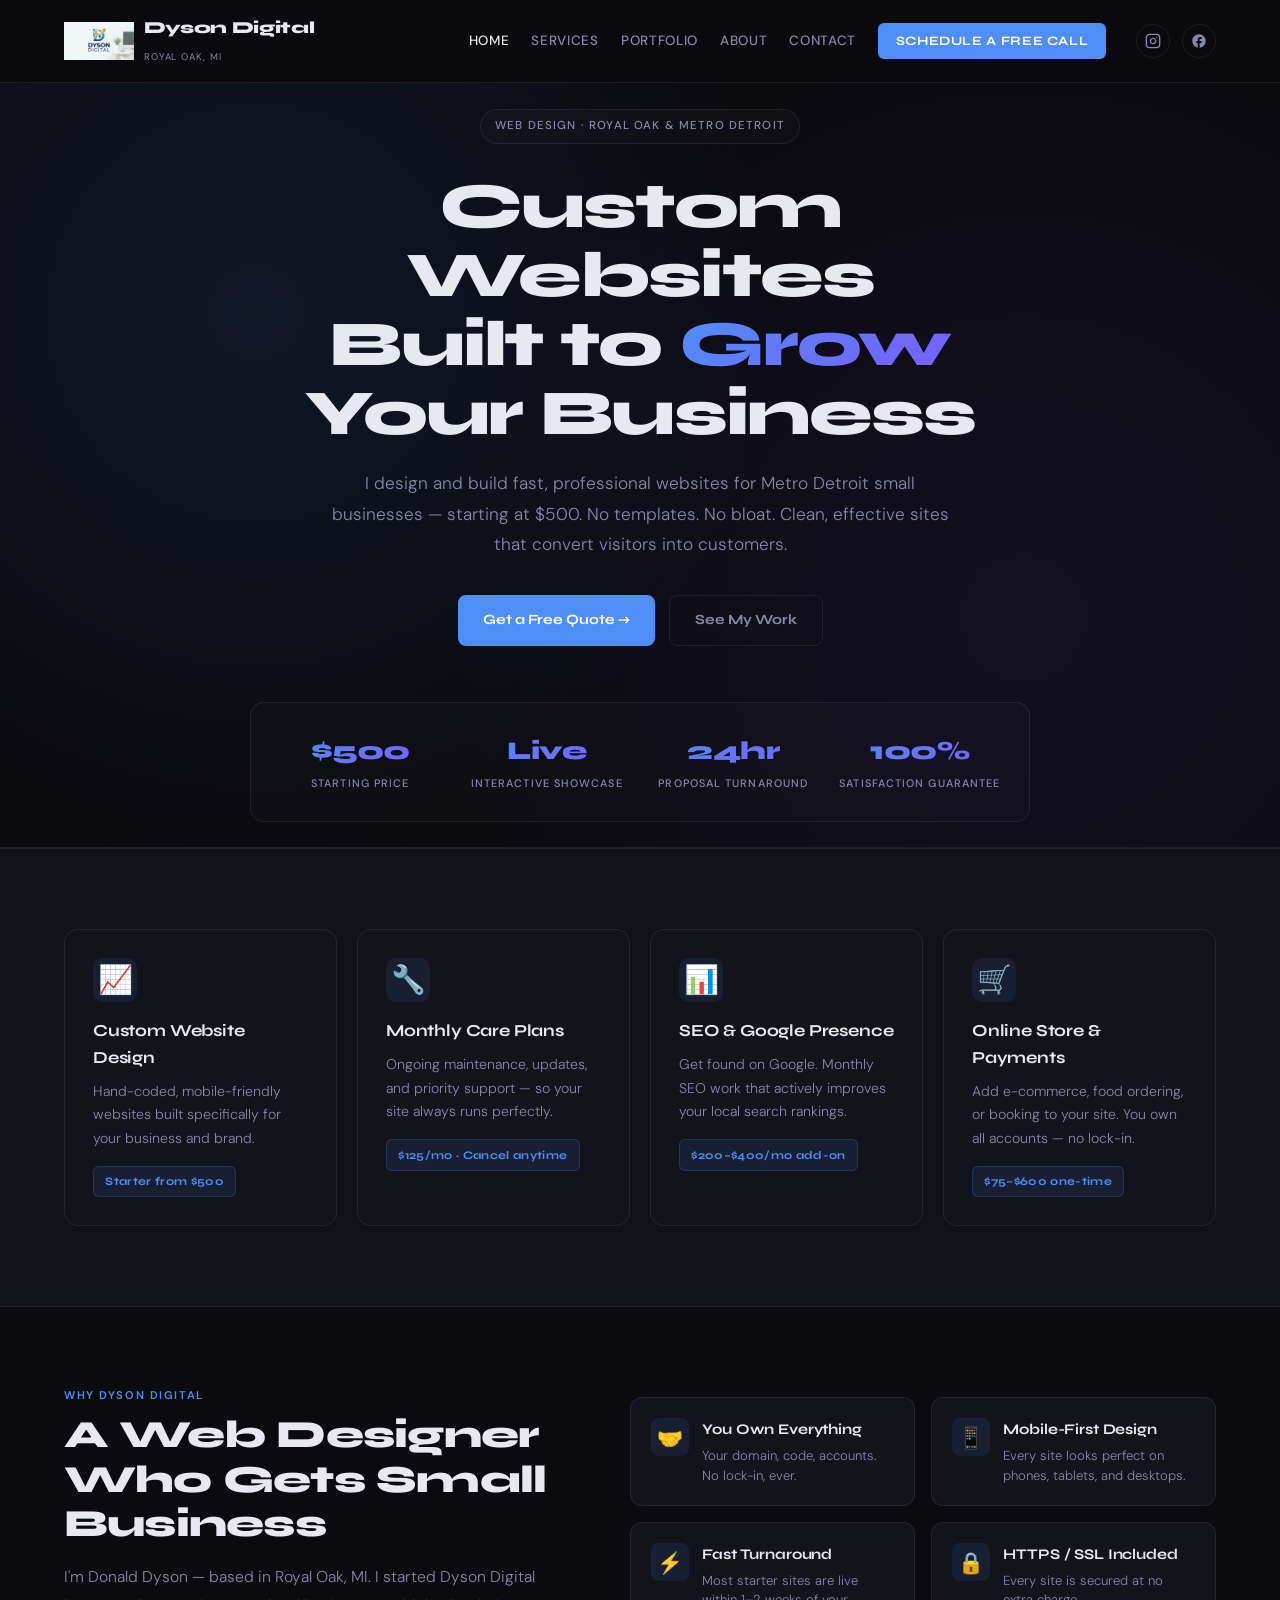
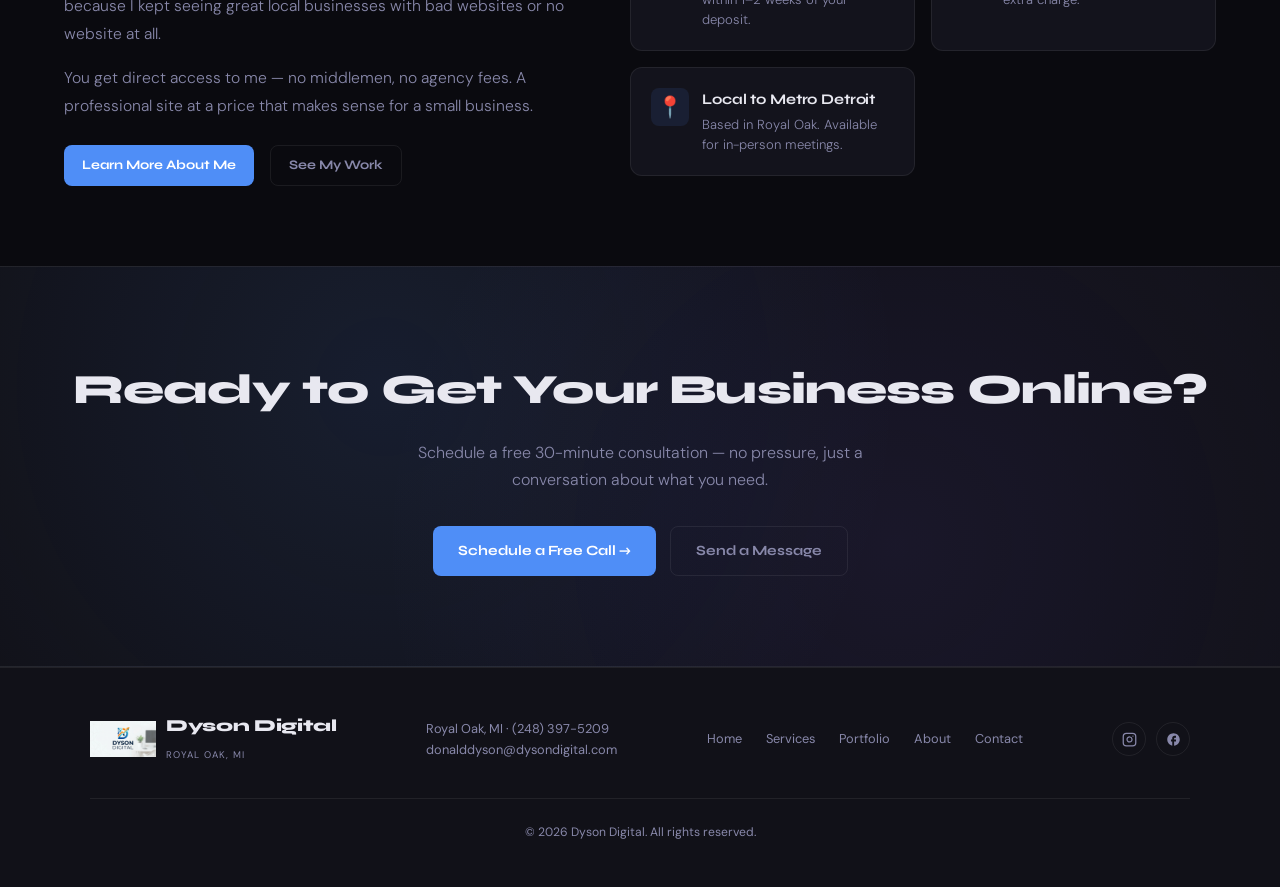
==== index.html @ 879b7f84 "Integrate Clarity tracking script Added Clarity tracking script to the HTML." ====
<!DOCTYPE html>
<html lang="en">
<head>
<!-- Google tag (gtag.js) -->
<script async src="https://www.googletagmanager.com/gtag/js?id=G-K0CQ3J6K0V"></script>
<script>
  window.dataLayer = window.dataLayer || [];
  function gtag(){dataLayer.push(arguments);}
  gtag('js', new Date());

  gtag('config', 'G-K0CQ3J6K0V');
</script>
<script type="text/javascript">
    (function(c,l,a,r,i,t,y){
        c[a]=c[a]||function(){(c[a].q=c[a].q||[]).push(arguments)};
        t=l.createElement(r);t.async=1;t.src="https://www.clarity.ms/tag/"+i;
        y=l.getElementsByTagName(r)[0];y.parentNode.insertBefore(t,y);
    })(window, document, "clarity", "script", "wgfy24dxlt");
</script>
<meta charset="UTF-8">
<meta name="viewport" content="width=device-width, initial-scale=1.0">
<title>Dyson Digital | Web Designer Royal Oak MI | Metro Detroit</title>
<meta name="description" content="Dyson Digital builds custom websites for Metro Detroit small businesses. Based in Royal Oak, MI. Starting at $500. Schedule a free consultation.">
<link rel="canonical" href="https://dysondigital.com/">
<meta name="robots" content="index, follow">
<meta property="og:title" content="Dyson Digital | Web Designer Royal Oak MI">
<meta property="og:description" content="Custom websites for Metro Detroit small businesses. Starting at $500.">
<meta property="og:image" content="https://dysondigital.com/images/og-preview.jpg">
<meta property="og:url" content="https://dysondigital.com">
<meta property="og:type" content="website">
<meta name="twitter:card" content="summary_large_image">
<meta name="twitter:title" content="Dyson Digital | Web Designer Royal Oak MI">
<meta name="twitter:description" content="Custom websites for Metro Detroit small businesses. Starting at $500.">
<meta name="twitter:image" content="https://dysondigital.com/images/og-preview.jpg">
<link rel="icon" type="image/png" href="favicon.png">
<link rel="apple-touch-icon" href="favicon.png">
<meta name="theme-color" content="#1d6aff">
<link rel="stylesheet" href="style.css">

<!-- ProfessionalService (LocalBusiness) Schema -->
<script type="application/ld+json">
{
  "@context": "https://schema.org",
  "@type": "ProfessionalService",
  "name": "Dyson Digital",
  "image": "https://dysondigital.com/images/dysondigitallogo.png",
  "url": "https://dysondigital.com",
  "telephone": "+1-248-397-5209",
  "email": "donalddyson@dysondigital.com",
  "priceRange": "$500 - $1,500",
  "description": "Professional web design and SEO services for small businesses in Metro Detroit.",
  "address": {
    "@type": "PostalAddress",
    "addressLocality": "Royal Oak",
    "addressRegion": "MI",
    "addressCountry": "US"
  },
  "geo": {
    "@type": "GeoCoordinates",
    "latitude": 42.4895,
    "longitude": -83.1446
  },
  "areaServed": ["Royal Oak", "Detroit", "Metro Detroit", "Michigan"],
  "sameAs": [
    "https://www.instagram.com/dyson.digital",
    "https://www.facebook.com/profile.php?id=61573208819457"
  ],
  "founder": {
    "@type": "Person",
    "name": "Donald Dyson",
    "jobTitle": "Founder & Web Designer",
    "worksFor": {
      "@type": "Organization",
      "name": "Dyson Digital"
    }
  },
  "hasOfferCatalog": {
    "@type": "OfferCatalog",
    "name": "Web Design Services",
    "itemListElement": [
      {
        "@type": "Offer",
        "itemOffered": {
          "@type": "Service",
          "name": "Starter Website",
          "description": "Up to 5 pages, hand-coded and mobile-friendly. Ideal for small businesses needing a clean, professional web presence fast."
        },
        "price": "500",
        "priceCurrency": "USD"
      },
      {
        "@type": "Offer",
        "itemOffered": {
          "@type": "Service",
          "name": "Full Custom Site",
          "description": "Up to 8 pages, fully custom layout and design with advanced SEO, Google Maps integration, and 30-day post-launch support."
        },
        "price": "800",
        "priceCurrency": "USD"
      },
      {
        "@type": "Offer",
        "itemOffered": {
          "@type": "Service",
          "name": "Monthly Care Plan",
          "description": "Hands-on monthly maintenance: hosting, SSL, content updates, performance monitoring, and same-day priority support."
        },
        "price": "125",
        "priceCurrency": "USD"
      }
    ]
  }
}
</script>

<!-- Organization + Founder Schema -->
<script type="application/ld+json">
{
  "@context": "https://schema.org",
  "@type": "Organization",
  "name": "Dyson Digital",
  "url": "https://dysondigital.com",
  "logo": "https://dysondigital.com/images/dysondigitallogo.png",
  "founder": {
    "@type": "Person",
    "name": "Donald Dyson",
    "jobTitle": "Founder",
    "worksFor": {
      "@type": "Organization",
      "name": "Dyson Digital"
    }
  },
  "contactPoint": {
    "@type": "ContactPoint",
    "telephone": "+1-248-397-5209",
    "contactType": "customer service",
    "email": "donalddyson@dysondigital.com",
    "areaServed": "US",
    "availableLanguage": "English"
  },
  "sameAs": [
    "https://www.instagram.com/dyson.digital",
    "https://www.facebook.com/profile.php?id=61573208819457"
  ]
}
</script>

<!-- Breadcrumbs -->
<script type="application/ld+json">
{
  "@context": "https://schema.org",
  "@type": "BreadcrumbList",
  "itemListElement": [
    {
      "@type": "ListItem",
      "position": 1,
      "name": "Home",
      "item": "https://dysondigital.com/"
    }
  ]
}
</script>
</head>
<body>

<header>
  <a href="index.html" class="logo-wrap" aria-label="Dyson Digital home">
    <img src="images/dysondigitallogo.png" alt="Dyson Digital logo" height="50" loading="lazy">
    <span>
      <span class="logo-text">Dyson Digital</span><br>
      <span class="logo-sub">Royal Oak, MI</span>
    </span>
  </a>
  <button class="menu-toggle" aria-label="Toggle navigation menu" aria-expanded="false" aria-controls="main-nav" onclick="const n=document.getElementById('main-nav');n.classList.toggle('active');this.setAttribute('aria-expanded',n.classList.contains('active'));">&#9776;</button>
  <nav id="main-nav">
    <a href="index.html" class="active">Home</a>
    <a href="services.html">Services</a>
    <a href="portfolio.html">Portfolio</a>
    <a href="about.html">About</a>
    <a href="contact.html">Contact</a>
    <a href="https://calendly.com/donalddyson-dysondigital" target="_blank" rel="noopener" class="btn-nav">Schedule a Free Call</a>
    <div class="social-icons">
      <a href="https://www.instagram.com/dyson.digital?igsh=MTFlbjN6anN3eXRmOQ%3D%3D&amp;utm_source=qr" target="_blank" rel="noopener" aria-label="Dyson Digital on Instagram">
        <svg viewBox="0 0 24 24" fill="none" stroke="currentColor" stroke-width="2" stroke-linecap="round" stroke-linejoin="round"><rect x="2" y="2" width="20" height="20" rx="5" ry="5"/><path d="M16 11.37A4 4 0 1 1 12.63 8 4 4 0 0 1 16 11.37z"/><line x1="17.5" y1="6.5" x2="17.51" y2="6.5"/></svg>
      </a>
      <a href="https://www.facebook.com/profile.php?id=61573208819457&amp;mibextid=wwXIfr" target="_blank" rel="noopener" aria-label="Dyson Digital on Facebook">
        <svg viewBox="0 0 24 24" fill="currentColor"><path d="M22 12c0-5.52-4.48-10-10-10S2 6.48 2 12c0 4.84 3.44 8.87 8 9.8V15H8v-3h2V9.5C10 7.57 11.57 6 13.5 6H16v3h-2c-.55 0-1 .45-1 1v2h3v3h-3v6.95c5.05-.5 9-4.76 9-9.95z"/></svg>
      </a>
    </div>
  </nav>
</header>

<!-- HERO -->
<section class="hero">
  <div class="hero-inner">
    <div class="hero-tag">Web Design &middot; Royal Oak &amp; Metro Detroit</div>
    <h1>Custom Websites<br>Built to <span>Grow</span><br>Your Business</h1>
    <p class="hero-desc">I design and build fast, professional websites for Metro Detroit small businesses — starting at $500. No templates. No bloat. Clean, effective sites that convert visitors into customers.</p>
    <div class="hero-ctas">
      <a href="contact.html#quote-form" class="btn">Get a Free Quote &rarr;</a>
      <a href="portfolio.html" class="btn btn-outline">See My Work</a>
    </div>
    <div class="hero-stats">
      <div><div class="sn">$500</div><div class="sl2">Starting Price</div></div>
      <div><div class="sn">Live</div><div class="sl2">Interactive Showcase</div></div>
      <div><div class="sn">24hr</div><div class="sl2">Proposal Turnaround</div></div>
      <div><div class="sn">100%</div><div class="sl2">Satisfaction Guarantee</div></div>
    </div>
  </div>
</section>

<!-- SERVICES STRIP -->
<section class="strip" id="services">
  <div class="sg">
    <div class="sc">
      <div class="si" aria-hidden="true">&#128200;</div>
      <h3>Custom Website Design</h3>
      <p>Hand-coded, mobile-friendly websites built specifically for your business and brand.</p>
      <div class="stag">Starter from $500</div>
    </div>
    <div class="sc">
      <div class="si" aria-hidden="true">&#128295;</div>
      <h3>Monthly Care Plans</h3>
      <p>Ongoing maintenance, updates, and priority support — so your site always runs perfectly.</p>
      <div class="stag">$125/mo &middot; Cancel anytime</div>
    </div>
    <div class="sc">
      <div class="si" aria-hidden="true">&#128202;</div>
      <h3>SEO &amp; Google Presence</h3>
      <p>Get found on Google. Monthly SEO work that actively improves your local search rankings.</p>
      <div class="stag">$200&ndash;$400/mo add-on</div>
    </div>
    <div class="sc">
      <div class="si" aria-hidden="true">&#128722;</div>
      <h3>Online Store &amp; Payments</h3>
      <p>Add e-commerce, food ordering, or booking to your site. You own all accounts — no lock-in.</p>
      <div class="stag">$75&ndash;$600 one-time</div>
    </div>
  </div>
</section>

<!-- WHY DYSON DIGITAL -->
<section class="why">
  <div class="wi">
    <div class="wt">
      <div class="sl">Why Dyson Digital</div>
      <h2>A Web Designer Who Gets Small Business</h2>
      <p>I'm Donald Dyson — based in Royal Oak, MI. I started Dyson Digital because I kept seeing great local businesses with bad websites or no website at all.</p>
      <p>You get direct access to me — no middlemen, no agency fees. A professional site at a price that makes sense for a small business.</p>
      <div style="display:flex;gap:1rem;margin-top:1.5rem;flex-wrap:wrap;">
        <a href="about.html" class="btn btn-sm">Learn More About Me</a>
        <a href="portfolio.html" class="btn btn-outline btn-sm">See My Work</a>
      </div>
    </div>
    <div class="wl">
      <div class="wi2"><div class="wic" aria-hidden="true">&#129309;</div><div><h4>You Own Everything</h4><p>Your domain, code, accounts. No lock-in, ever.</p></div></div>
      <div class="wi2"><div class="wic" aria-hidden="true">&#128241;</div><div><h4>Mobile-First Design</h4><p>Every site looks perfect on phones, tablets, and desktops.</p></div></div>
      <div class="wi2"><div class="wic" aria-hidden="true">&#9889;</div><div><h4>Fast Turnaround</h4><p>Most starter sites are live within 1&ndash;2 weeks of your deposit.</p></div></div>
      <div class="wi2"><div class="wic" aria-hidden="true">&#128274;</div><div><h4>HTTPS / SSL Included</h4><p>Every site is secured at no extra charge.</p></div></div>
      <div class="wi2"><div class="wic" aria-hidden="true">&#128205;</div><div><h4>Local to Metro Detroit</h4><p>Based in Royal Oak. Available for in-person meetings.</p></div></div>
    </div>
  </div>
</section>

<!-- CTA BAR -->
<section class="cta-b">
  <h2>Ready to Get Your Business Online?</h2>
  <p>Schedule a free 30-minute consultation — no pressure, just a conversation about what you need.</p>
  <div class="cta-btns">
    <a href="https://calendly.com/donalddyson-dysondigital" target="_blank" rel="noopener" class="btn">Schedule a Free Call &rarr;</a>
    <a href="contact.html" class="btn btn-outline">Send a Message</a>
  </div>
</section>

<!-- FOOTER -->
<footer>
  <div class="fi">
    <div class="footer-brand">
      <img src="images/dysondigitallogo.png" alt="Dyson Digital logo" loading="lazy">
      <div>
        <span class="logo-text">Dyson Digital</span><br>
        <span class="logo-sub">Royal Oak, MI</span>
      </div>
    </div>
    <div class="footer-contact">
      Royal Oak, MI &middot; <a href="tel:+12483975209">(248) 397-5209</a><br>
      <a href="mailto:donalddyson@dysondigital.com">donalddyson@dysondigital.com</a>
    </div>
    <div class="fl">
      <a href="index.html">Home</a>
      <a href="services.html">Services</a>
      <a href="portfolio.html">Portfolio</a>
      <a href="about.html">About</a>
      <a href="contact.html">Contact</a>
    </div>
    <div class="footer-social">
      <a href="https://www.instagram.com/dyson.digital?igsh=MTFlbjN6anN3eXRmOQ%3D%3D&amp;utm_source=qr" target="_blank" rel="noopener" aria-label="Dyson Digital on Instagram">
        <svg viewBox="0 0 24 24" fill="none" stroke="currentColor" stroke-width="2" stroke-linecap="round" stroke-linejoin="round"><rect x="2" y="2" width="20" height="20" rx="5" ry="5"/><path d="M16 11.37A4 4 0 1 1 12.63 8 4 4 0 0 1 16 11.37z"/><line x1="17.5" y1="6.5" x2="17.51" y2="6.5"/></svg>
      </a>
      <a href="https://www.facebook.com/profile.php?id=61573208819457&amp;mibextid=wwXIfr" target="_blank" rel="noopener" aria-label="Dyson Digital on Facebook">
        <svg viewBox="0 0 24 24" fill="currentColor"><path d="M22 12c0-5.52-4.48-10-10-10S2 6.48 2 12c0 4.84 3.44 8.87 8 9.8V15H8v-3h2V9.5C10 7.57 11.57 6 13.5 6H16v3h-2c-.55 0-1 .45-1 1v2h3v3h-3v6.95c5.05-.5 9-4.76 9-9.95z"/></svg>
      </a>
    </div>
  </div>
  <div class="footer-bottom">
    <span class="fc">&copy; 2026 Dyson Digital. All rights reserved.</span>
  </div>
</footer>

</body>
</html>
---- style.css ----
/* =========================================================
   Dyson Digital — style.css
   Single stylesheet for all pages (Home, Services, Portfolio, About, Contact)
   ========================================================= */

/* -------- Fonts -------- */
@import url('https://fonts.googleapis.com/css2?family=DM+Sans:wght@300;400;500;700&family=JetBrains+Mono:wght@400;500;600&family=Syne:wght@600;700;800&display=swap');

/* -------- Variables -------- */
:root{
  --primary:#4f8ef7;
  --pdark:#3a7aef;
  --accent:#7c5cfc;
  --dark:#0a0a0f;
  --dark2:#111118;
  --dark3:#16161f;
  --card:#13131c;
  --text:#e8e8f0;
  --muted:#8888aa;
  --border:rgba(255,255,255,0.07);
}

/* -------- Reset -------- */
*,*::before,*::after{box-sizing:border-box;margin:0;padding:0;}
html{scroll-behavior:smooth;}
body{
  font-family:'DM Sans',sans-serif;
  background:var(--dark);
  color:var(--text);
  line-height:1.6;
  overflow-x:hidden;
}
h1,h2,h3,h4{font-family:'Syne',sans-serif;}
a{color:inherit;text-decoration:none;}
img{max-width:100%;display:block;}

/* -------- Header / Navbar -------- */
header{
  background:rgba(10,10,15,0.93);
  backdrop-filter:blur(14px);
  -webkit-backdrop-filter:blur(14px);
  padding:15px 5%;
  display:flex;
  justify-content:space-between;
  align-items:center;
  border-bottom:1px solid var(--border);
  position:sticky;
  top:0;
  z-index:1000;
}
.logo-wrap{display:flex;align-items:center;gap:10px;}
.logo-wrap img{height:38px;width:auto;}
.logo-text{font-family:'Syne',sans-serif;font-weight:800;font-size:1.05rem;letter-spacing:-0.02em;}
.logo-sub{font-size:0.6rem;color:var(--muted);letter-spacing:0.1em;text-transform:uppercase;}
nav{display:flex;gap:22px;align-items:center;}
nav a{
  color:var(--muted);
  font-weight:500;
  font-size:0.84rem;
  text-transform:uppercase;
  letter-spacing:0.05em;
  transition:color 0.2s;
}
nav a:hover,nav a.active{color:var(--text);}
.btn-nav{
  background:var(--primary);
  color:#fff!important;
  padding:0.5rem 1.1rem;
  border-radius:6px;
  font-family:'Syne',sans-serif;
  font-weight:700;
  font-size:0.8rem;
  transition:background 0.2s;
  border:none;
  cursor:pointer;
}
.btn-nav:hover{background:var(--pdark)!important;}
.social-icons{display:flex;gap:12px;align-items:center;margin-left:8px;}
.social-icons a{
  display:inline-flex;
  align-items:center;
  justify-content:center;
  width:34px;
  height:34px;
  border-radius:50%;
  border:1px solid var(--border);
  color:var(--muted);
  transition:color 0.2s,border-color 0.2s,background 0.2s;
}
.social-icons a:hover{color:var(--primary);border-color:rgba(79,142,247,0.4);}
.social-icons svg{width:16px;height:16px;}
.menu-toggle{display:none;font-size:22px;cursor:pointer;color:var(--text);background:none;border:none;}

@media(max-width:768px){
  .menu-toggle{display:block;}
  nav{
    display:none;
    flex-direction:column;
    position:absolute;
    top:100%;
    left:0;
    width:100%;
    background:var(--dark2);
    border-top:1px solid var(--border);
    padding:10px 0;
    gap:0;
  }
  nav.active{display:flex;}
  nav a{
    padding:13px 5%;
    border-bottom:1px solid var(--border);
    width:100%;
  }
  .social-icons{display:none;}
}

/* TABLET RANGE: prevent logo + nav from crushing each other (769px - 1024px).
   Keeps single-row horizontal layout but tightens all spacing. */
@media(min-width:769px) and (max-width:1024px){
  header{padding:12px 3%;}
  .logo-wrap img{height:34px;}
  .logo-text{font-size:0.95rem;}
  .logo-sub{display:none;}
  nav{gap:14px;}
  nav a{font-size:0.75rem;letter-spacing:0.03em;}
  .btn-nav{padding:0.42rem 0.85rem;font-size:0.72rem;}
  .social-icons{gap:8px;margin-left:4px;}
  .social-icons a{width:30px;height:30px;}
  .social-icons svg{width:14px;height:14px;}
}

/* -------- Buttons -------- */
.btn{
  display:inline-flex;
  align-items:center;
  gap:5px;
  padding:13px 25px;
  background:var(--primary);
  color:#fff;
  border-radius:8px;
  font-family:'Syne',sans-serif;
  font-weight:700;
  font-size:0.88rem;
  transition:background 0.2s,transform 0.15s;
  border:none;
  cursor:pointer;
}
.btn:hover{background:var(--pdark);transform:translateY(-2px);}
.btn-outline{
  background:transparent;
  border:1px solid var(--border);
  color:var(--muted);
}
.btn-outline:hover{
  border-color:rgba(79,142,247,0.4);
  color:var(--text);
  background:transparent;
  transform:translateY(-2px);
}
.btn-sm{padding:9px 18px;font-size:0.82rem;}

/* -------- Section helpers -------- */
.sl{
  font-size:0.7rem;
  font-weight:600;
  letter-spacing:0.14em;
  text-transform:uppercase;
  color:var(--primary);
  margin-bottom:0.5rem;
}
.st{
  font-size:clamp(1.8rem,4vw,2.7rem);
  font-weight:800;
  letter-spacing:-0.02em;
  line-height:1.1;
  margin-bottom:0.75rem;
}
.ss{
  color:var(--muted);
  font-size:0.95rem;
  max-width:500px;
  font-weight:300;
  line-height:1.75;
}
.sh{margin-bottom:3rem;text-align:center;}
.sh .sl{display:inline-block;}
.sh .ss{max-width:640px;margin-left:auto;margin-right:auto;}
.container{max-width:1100px;margin:0 auto;padding:80px 24px;}
.container-wide{max-width:1200px;margin:0 auto;padding:80px 24px;}

/* -------- Page Hero -------- */
.page-hero{
  padding:110px 5% 65px;
  background:linear-gradient(135deg,rgba(79,142,247,0.07) 0%,rgba(124,92,252,0.04) 100%);
  border-bottom:1px solid var(--border);
  text-align:center;
}
.page-hero h1{
  font-size:clamp(2.2rem,5vw,3.5rem);
  font-weight:800;
  letter-spacing:-0.03em;
  margin-bottom:1rem;
}
.page-hero p{
  color:var(--muted);
  font-size:1.05rem;
  max-width:540px;
  margin:0 auto 2rem;
  font-weight:300;
  line-height:1.8;
}

/* -------- Cards -------- */
.card{
  background:var(--card);
  border:1px solid var(--border);
  border-radius:14px;
  padding:2rem;
  transition:transform 0.2s,border-color 0.2s;
}
.card:hover{transform:translateY(-4px);border-color:rgba(79,142,247,0.3);}

/* -------- Home Hero -------- */
.hero{
  min-height:85vh;
  display:flex;
  align-items:center;
  justify-content:center;
  padding:0 5%;
  background:
    radial-gradient(circle at 20% 30%,rgba(79,142,247,0.10),transparent 45%),
    radial-gradient(circle at 80% 70%,rgba(124,92,252,0.08),transparent 50%),
    var(--dark);
  text-align:center;
  border-bottom:1px solid var(--border);
}
.hero-inner{max-width:820px;}
.hero h1{
  font-size:clamp(2.4rem,5.5vw,4rem);
  font-weight:800;
  letter-spacing:-0.03em;
  line-height:1.08;
  margin-bottom:1.25rem;
}
.hero .hero-sub{
  color:var(--muted);
  font-size:1.1rem;
  max-width:600px;
  margin:0 auto 2.25rem;
  font-weight:300;
  line-height:1.7;
}
.hero-buttons{display:flex;gap:14px;justify-content:center;flex-wrap:wrap;}

/* -------- Services (white bg on home / keep dark card) -------- */
.section-light{background:var(--dark2);}
.grid-4{
  display:grid;
  grid-template-columns:repeat(auto-fit,minmax(230px,1fr));
  gap:1.5rem;
}
.grid-3{
  display:grid;
  grid-template-columns:repeat(auto-fit,minmax(280px,1fr));
  gap:1.5rem;
}
.grid-2{
  display:grid;
  grid-template-columns:repeat(auto-fit,minmax(320px,1fr));
  gap:2.5rem;
  align-items:start;
}
.service-card h3{
  font-size:1.15rem;
  margin-bottom:0.4rem;
  letter-spacing:-0.01em;
}
.service-card .price{
  color:var(--primary);
  font-family:'Syne',sans-serif;
  font-weight:700;
  font-size:0.85rem;
  margin-bottom:0.75rem;
  display:block;
}
.service-card p{color:var(--muted);font-size:0.9rem;font-weight:300;}
.service-icon{
  width:44px;
  height:44px;
  display:flex;
  align-items:center;
  justify-content:center;
  border-radius:10px;
  background:rgba(79,142,247,0.12);
  color:var(--primary);
  margin-bottom:1.1rem;
}
.service-icon svg{width:22px;height:22px;}

/* -------- Portfolio -------- */
.section-gray{background:var(--dark3);}
.portfolio-card{
  display:flex;
  flex-direction:column;
  gap:1rem;
  text-align:left;
}
.portfolio-logo{
  background:#fff;
  border-radius:10px;
  padding:1.5rem;
  height:150px;
  display:flex;
  align-items:center;
  justify-content:center;
  margin-bottom:0.5rem;
}
.portfolio-logo img{
  max-height:100%;
  max-width:80%;
  width:auto;
  object-fit:contain;
}
.portfolio-card h3{font-size:1.15rem;letter-spacing:-0.01em;}
.portfolio-card p{color:var(--muted);font-size:0.9rem;font-weight:300;min-height:3.5em;}
.portfolio-card .btn{align-self:flex-start;margin-top:0.25rem;}

/* -------- Approach (dark, 2-col) -------- */
.approach-img{
  border-radius:14px;
  overflow:hidden;
  border:1px solid var(--border);
}
.approach-img img{width:100%;height:auto;display:block;}
.steps-list{list-style:none;padding:0;margin:1.25rem 0 0;}
.steps-list li{
  display:flex;
  gap:1rem;
  padding:1.1rem 0;
  border-bottom:1px solid var(--border);
  align-items:flex-start;
}
.steps-list li:last-child{border-bottom:none;}
.step-num{
  font-family:'Syne',sans-serif;
  font-weight:800;
  font-size:1.4rem;
  color:var(--primary);
  min-width:40px;
  line-height:1;
  padding-top:2px;
}
.step-body h4{font-size:1.05rem;margin-bottom:0.25rem;}
.step-body p{color:var(--muted);font-size:0.9rem;font-weight:300;}

/* -------- About -------- */
.about-img{
  border-radius:14px;
  overflow:hidden;
  border:1px solid var(--border);
  max-width:260px;
  margin:0 auto;
}
@media(max-width:860px){
  .about-img{max-width:100%;}
}
.about-img img{width:100%;height:auto;display:block;}

/* About page grid: narrow image column, wide text column (desktop only) */
@media(min-width:861px){
  .grid-2:has(> .about-img){
    grid-template-columns:280px 1fr;
    gap:3rem;
    align-items:start;
  }
}
.about-text p{
  color:var(--muted);
  font-size:0.98rem;
  font-weight:300;
  margin-bottom:1rem;
  line-height:1.8;
}
.about-text p strong{color:var(--text);font-weight:500;}

/* -------- Contact form -------- */
.contact-wrap{
  display:grid;
  grid-template-columns:1fr 1.2fr;
  gap:2.5rem;
}
@media(max-width:768px){.contact-wrap{grid-template-columns:1fr;}}
.contact-info h3{font-size:1.3rem;margin-bottom:1rem;letter-spacing:-0.01em;}
.contact-info p{color:var(--muted);font-size:0.95rem;font-weight:300;margin-bottom:1.5rem;line-height:1.7;}
.contact-detail{
  display:flex;
  align-items:center;
  gap:0.75rem;
  padding:0.85rem 0;
  border-bottom:1px solid var(--border);
  font-size:0.9rem;
}
.contact-detail:last-child{border-bottom:none;}
.contact-detail strong{color:var(--text);font-weight:500;min-width:60px;}
.contact-detail a{color:var(--muted);transition:color 0.2s;}
.contact-detail a:hover{color:var(--primary);}

.contact-form{
  background:var(--card);
  border:1px solid var(--border);
  border-radius:14px;
  padding:2rem;
}
.form-row{display:flex;flex-direction:column;margin-bottom:1.1rem;}
.form-row label{
  font-size:0.78rem;
  font-weight:500;
  letter-spacing:0.05em;
  text-transform:uppercase;
  color:var(--muted);
  margin-bottom:0.4rem;
}
.form-row input,
.form-row textarea{
  background:var(--dark2);
  border:1px solid var(--border);
  border-radius:8px;
  padding:0.85rem 1rem;
  color:var(--text);
  font-family:'DM Sans',sans-serif;
  font-size:0.95rem;
  transition:border-color 0.2s;
}
.form-row input:focus,
.form-row textarea:focus{
  outline:none;
  border-color:var(--primary);
}
.form-row textarea{resize:vertical;min-height:120px;}

/* -------- Pricing / Service page tables -------- */
.pricing-grid{
  display:grid;
  grid-template-columns:repeat(auto-fit,minmax(260px,1fr));
  gap:1.5rem;
  margin-bottom:2.5rem;
}
.pricing-card{
  background:var(--card);
  border:1px solid var(--border);
  border-radius:14px;
  padding:2rem;
  display:flex;
  flex-direction:column;
}
.pricing-card .price-tag{
  font-family:'Syne',sans-serif;
  font-weight:800;
  font-size:1.8rem;
  color:var(--primary);
  margin:0.5rem 0 1rem;
  letter-spacing:-0.02em;
}
.pricing-card h3{font-size:1.2rem;margin-bottom:0.25rem;}
.pricing-card .tagline{color:var(--muted);font-size:0.85rem;margin-bottom:1rem;font-weight:300;}
.pricing-card ul{
  list-style:none;
  padding:0;
  margin:0 0 1.5rem;
  flex:1;
}
.pricing-card li{
  color:var(--muted);
  font-size:0.9rem;
  padding:0.45rem 0;
  font-weight:300;
  display:flex;
  gap:0.5rem;
  align-items:flex-start;
}
.pricing-card li::before{
  content:"";
  width:6px;
  height:6px;
  border-radius:50%;
  background:var(--primary);
  margin-top:0.55rem;
  flex-shrink:0;
}
.pricing-card .btn{align-self:flex-start;}

.disclaimer-box{
  background:var(--card);
  border:1px solid var(--border);
  border-left:3px solid var(--primary);
  border-radius:10px;
  padding:1.75rem;
  margin-top:2rem;
}
.disclaimer-box h4{
  font-family:'Syne',sans-serif;
  font-weight:700;
  font-size:0.85rem;
  letter-spacing:0.1em;
  text-transform:uppercase;
  color:var(--primary);
  margin-bottom:0.8rem;
}
.disclaimer-box h3{
  font-size:1.1rem;
  letter-spacing:-0.01em;
  margin-bottom:1rem;
}
.disclaimer-box p{
  color:var(--muted);
  font-size:0.88rem;
  font-weight:300;
  margin-bottom:0.9rem;
  line-height:1.75;
}
.disclaimer-box p strong{color:var(--text);font-weight:600;}
.disclaimer-box p:last-child{margin-bottom:0;}

/* -------- FAQ -------- */
.faq-item{
  border-bottom:1px solid var(--border);
  padding:1.5rem 0;
}
.faq-item:first-child{padding-top:0;}
.faq-item:last-child{border-bottom:none;padding-bottom:0;}
.faq-item h3{
  font-size:1.05rem;
  margin-bottom:0.6rem;
  letter-spacing:-0.01em;
  color:var(--text);
}
.faq-item p{
  color:var(--muted);
  font-size:0.92rem;
  font-weight:300;
  line-height:1.8;
}

/* -------- Breadcrumbs -------- */
.breadcrumbs{
  max-width:1100px;
  margin:0 auto;
  padding:14px 24px 0;
  font-size:0.78rem;
  color:var(--muted);
}
.breadcrumbs a{color:var(--muted);transition:color 0.2s;}
.breadcrumbs a:hover{color:var(--primary);}
.breadcrumbs span{margin:0 0.4rem;opacity:0.5;}

/* -------- Footer -------- */
footer{
  background:var(--dark2);
  border-top:1px solid var(--border);
  padding:45px 5%;
}
.fi{
  max-width:1100px;
  margin:0 auto;
  display:flex;
  justify-content:space-between;
  align-items:center;
  flex-wrap:wrap;
  gap:1.5rem;
}
.fl{display:flex;gap:1.5rem;flex-wrap:wrap;align-items:center;}
.fl a{font-size:0.8rem;color:var(--muted);transition:color 0.2s;}
.fl a:hover{color:var(--primary);}
.fc{font-size:0.76rem;color:var(--muted);}
.footer-brand{display:flex;align-items:center;gap:10px;}
.footer-brand img{height:36px;width:auto;}
.footer-contact{
  font-size:0.8rem;
  color:var(--muted);
  line-height:1.7;
}
.footer-contact a{color:var(--muted);transition:color 0.2s;}
.footer-contact a:hover{color:var(--primary);}
.footer-social{display:flex;gap:10px;}
.footer-social a{
  display:inline-flex;
  align-items:center;
  justify-content:center;
  width:34px;
  height:34px;
  border-radius:50%;
  border:1px solid var(--border);
  color:var(--muted);
  transition:color 0.2s,border-color 0.2s;
}
.footer-social a:hover{color:var(--primary);border-color:rgba(79,142,247,0.4);}
.footer-social svg{width:15px;height:15px;}
.footer-bottom{
  max-width:1100px;
  margin:2rem auto 0;
  padding-top:1.5rem;
  border-top:1px solid var(--border);
  text-align:center;
  font-size:0.76rem;
  color:var(--muted);
}

/* =========================================================
   V2 ADDITIONS
   ========================================================= */

/* ---- Hero (new) ---- */
.hero-tag{
  display:inline-block;
  padding:0.45rem 0.9rem;
  border:1px solid var(--border);
  border-radius:999px;
  font-size:0.72rem;
  font-weight:500;
  letter-spacing:0.1em;
  text-transform:uppercase;
  color:var(--muted);
  margin-bottom:1.75rem;
  background:rgba(255,255,255,0.02);
}
.hero h1 span{
  background:linear-gradient(135deg,var(--primary),var(--accent));
  -webkit-background-clip:text;
  background-clip:text;
  color:transparent;
}
.hero-desc{
  color:var(--muted);
  font-size:1.08rem;
  max-width:640px;
  margin:0 auto 2.25rem;
  font-weight:300;
  line-height:1.75;
}
.hero-ctas{
  display:flex;
  gap:14px;
  justify-content:center;
  flex-wrap:wrap;
  margin-bottom:3.5rem;
}
.hero-stats{
  display:grid;
  grid-template-columns:repeat(4,1fr);
  gap:1rem;
  max-width:780px;
  margin:0 auto;
  padding:1.5rem;
  border:1px solid var(--border);
  border-radius:14px;
  background:rgba(255,255,255,0.015);
}
.hero-stats > div{text-align:center;padding:0.25rem;}
.hero-stats .sn{
  font-family:'Syne',sans-serif;
  font-weight:800;
  font-size:1.6rem;
  background:linear-gradient(135deg,var(--primary),var(--accent));
  -webkit-background-clip:text;
  background-clip:text;
  color:transparent;
  letter-spacing:-0.02em;
  margin-bottom:0.25rem;
}
.hero-stats .sl2{
  font-size:0.68rem;
  text-transform:uppercase;
  letter-spacing:0.1em;
  color:var(--muted);
  font-weight:500;
}
@media(max-width:640px){
  .hero-stats{grid-template-columns:repeat(2,1fr);}
  .hero-stats .sn{font-size:1.35rem;}
}

/* ---- Service Strip (home) ---- */
.strip{background:var(--dark2);padding:80px 5%;border-top:1px solid var(--border);border-bottom:1px solid var(--border);}
.sg{
  max-width:1200px;
  margin:0 auto;
  display:grid;
  grid-template-columns:repeat(auto-fit,minmax(240px,1fr));
  gap:1.25rem;
}
.sc{
  background:var(--card);
  border:1px solid var(--border);
  border-radius:14px;
  padding:1.75rem;
  transition:transform 0.2s,border-color 0.2s;
}
.sc:hover{transform:translateY(-4px);border-color:rgba(79,142,247,0.3);}
.sc .si{
  font-size:1.75rem;
  margin-bottom:1rem;
  display:inline-flex;
  width:44px;
  height:44px;
  align-items:center;
  justify-content:center;
  border-radius:10px;
  background:rgba(79,142,247,0.1);
}
.sc h3{font-size:1.05rem;margin-bottom:0.5rem;letter-spacing:-0.01em;}
.sc p{color:var(--muted);font-size:0.88rem;font-weight:300;margin-bottom:1rem;line-height:1.65;}
.sc .stag{
  display:inline-block;
  padding:0.35rem 0.7rem;
  background:rgba(79,142,247,0.1);
  border:1px solid rgba(79,142,247,0.2);
  color:var(--primary);
  border-radius:6px;
  font-family:'Syne',sans-serif;
  font-weight:700;
  font-size:0.72rem;
  letter-spacing:0.03em;
}

/* ---- Why Dyson Digital ---- */
.why{padding:80px 5%;background:var(--dark);}
.wi{
  max-width:1200px;
  margin:0 auto;
  display:grid;
  grid-template-columns:1fr 1.15fr;
  gap:3.5rem;
  align-items:center;
}
@media(max-width:860px){.wi{grid-template-columns:1fr;gap:2.5rem;}}
.wt h2{
  font-size:clamp(1.7rem,3.4vw,2.4rem);
  font-weight:800;
  letter-spacing:-0.02em;
  line-height:1.15;
  margin:0.5rem 0 1.1rem;
}
.wt p{
  color:var(--muted);
  font-size:0.98rem;
  font-weight:300;
  margin-bottom:1rem;
  line-height:1.8;
}
.wl{
  display:grid;
  grid-template-columns:1fr 1fr;
  gap:1rem;
}
@media(max-width:540px){.wl{grid-template-columns:1fr;}}
.wi2{
  background:var(--card);
  border:1px solid var(--border);
  border-radius:12px;
  padding:1.25rem;
  display:flex;
  gap:0.85rem;
  align-items:flex-start;
  transition:border-color 0.2s,transform 0.2s;
}
.wi2:hover{border-color:rgba(79,142,247,0.3);transform:translateY(-2px);}
.wi2 .wic{
  font-size:1.3rem;
  width:38px;
  height:38px;
  display:flex;
  align-items:center;
  justify-content:center;
  border-radius:8px;
  background:rgba(79,142,247,0.1);
  flex-shrink:0;
}
.wi2 h4{font-size:0.92rem;letter-spacing:-0.01em;margin-bottom:0.25rem;}
.wi2 p{color:var(--muted);font-size:0.82rem;font-weight:300;line-height:1.5;}

/* ---- CTA Bar ---- */
.cta-b{
  padding:90px 5%;
  text-align:center;
  background:
    radial-gradient(circle at 30% 30%,rgba(79,142,247,0.10),transparent 55%),
    radial-gradient(circle at 70% 70%,rgba(124,92,252,0.08),transparent 55%),
    var(--dark2);
  border-top:1px solid var(--border);
  border-bottom:1px solid var(--border);
}
.cta-b h2{
  font-size:clamp(1.8rem,3.6vw,2.6rem);
  font-weight:800;
  letter-spacing:-0.02em;
  margin-bottom:1rem;
}
.cta-b p{
  color:var(--muted);
  font-size:1rem;
  max-width:540px;
  margin:0 auto 2rem;
  font-weight:300;
  line-height:1.7;
}
.cta-btns{display:flex;gap:14px;justify-content:center;flex-wrap:wrap;}

/* ---- Services: Package Cards ---- */
.pkg-grid{
  display:grid;
  grid-template-columns:repeat(auto-fit,minmax(340px,1fr));
  gap:1.75rem;
  margin-bottom:1rem;
}
.pkg{
  background:var(--card);
  border:1px solid var(--border);
  border-radius:16px;
  padding:2rem;
  display:flex;
  flex-direction:column;
  position:relative;
  transition:transform 0.2s,border-color 0.2s;
}
.pkg:hover{transform:translateY(-3px);border-color:rgba(79,142,247,0.25);}
.pkg.featured{
  border-color:rgba(79,142,247,0.4);
  background:linear-gradient(180deg,rgba(79,142,247,0.04),var(--card));
}
.pkg-badge{
  position:absolute;
  top:-12px;
  left:50%;
  transform:translateX(-50%);
  background:linear-gradient(135deg,var(--primary),var(--accent));
  color:#fff;
  font-family:'Syne',sans-serif;
  font-weight:700;
  font-size:0.7rem;
  letter-spacing:0.12em;
  text-transform:uppercase;
  padding:0.4rem 0.9rem;
  border-radius:999px;
}
.pkg-icon{
  font-size:1.75rem;
  width:50px;
  height:50px;
  border-radius:12px;
  background:rgba(79,142,247,0.1);
  display:flex;
  align-items:center;
  justify-content:center;
  margin-bottom:1rem;
}
.pkg h3{font-size:1.3rem;letter-spacing:-0.01em;margin-bottom:0.5rem;}
.pkg-price{
  font-family:'Syne',sans-serif;
  font-weight:800;
  font-size:2.1rem;
  background:linear-gradient(135deg,var(--primary),var(--accent));
  -webkit-background-clip:text;
  background-clip:text;
  color:transparent;
  letter-spacing:-0.02em;
  margin-bottom:0.75rem;
}
.pkg-price span{
  -webkit-text-fill-color:var(--muted);
  background:none;
  color:var(--muted);
  font-size:1.3rem;
  font-weight:600;
}
.pkg-terms{
  font-size:0.78rem;
  color:var(--muted);
  font-weight:300;
  line-height:1.5;
  padding:0.65rem 0.85rem;
  background:rgba(255,255,255,0.02);
  border:1px solid var(--border);
  border-radius:8px;
  margin-bottom:1.1rem;
}
.pkg > p{color:var(--muted);font-size:0.92rem;font-weight:300;line-height:1.7;margin-bottom:1.25rem;}
.pkg ul{list-style:none;padding:0;margin:0 0 1.5rem;flex:1;}
.pkg li{
  color:var(--text);
  font-size:0.92rem;
  padding:0.5rem 0;
  font-weight:400;
  display:flex;
  gap:0.6rem;
  align-items:flex-start;
  border-bottom:1px solid var(--border);
}
.pkg li:last-child{border-bottom:none;}
.pkg li::before{
  content:"✓";
  color:var(--primary);
  font-weight:700;
  font-size:0.9rem;
  flex-shrink:0;
}
.pkg .btn{align-self:flex-start;}
.disc{
  font-size:0.72rem;
  color:var(--muted);
  font-weight:300;
  margin-top:0.85rem;
  font-style:italic;
}

/* ---- Services: Addon Cards ---- */
.addon-grid{
  display:grid;
  grid-template-columns:repeat(auto-fit,minmax(260px,1fr));
  gap:1.25rem;
  margin-bottom:1.5rem;
}
.addon{
  background:var(--card);
  border:1px solid var(--border);
  border-radius:14px;
  padding:1.75rem;
  display:flex;
  flex-direction:column;
  transition:transform 0.2s,border-color 0.2s;
}
.addon:hover{transform:translateY(-3px);border-color:rgba(79,142,247,0.25);}
.abadge{
  display:inline-block;
  align-self:flex-start;
  padding:0.3rem 0.65rem;
  border-radius:6px;
  font-family:'Syne',sans-serif;
  font-weight:700;
  font-size:0.66rem;
  letter-spacing:0.12em;
  text-transform:uppercase;
  margin-bottom:1rem;
}
.ab-m{background:rgba(79,142,247,0.12);color:var(--primary);border:1px solid rgba(79,142,247,0.25);}
.ab-g{background:rgba(124,92,252,0.12);color:var(--accent);border:1px solid rgba(124,92,252,0.25);}
.ab-b{background:rgba(34,197,94,0.1);color:#22c55e;border:1px solid rgba(34,197,94,0.25);}
.ab-n{background:rgba(255,255,255,0.04);color:var(--muted);border:1px solid var(--border);}
.addon h3{font-size:1.08rem;letter-spacing:-0.01em;margin-bottom:0.5rem;}
.addon > p{color:var(--muted);font-size:0.88rem;font-weight:300;line-height:1.7;margin-bottom:1rem;}
.addon ul{list-style:none;padding:0;margin:0 0 1.25rem;flex:1;}
.addon li{
  color:var(--muted);
  font-size:0.84rem;
  font-weight:300;
  padding:0.35rem 0;
  display:flex;
  gap:0.5rem;
  align-items:flex-start;
}
.addon li::before{
  content:"";
  width:5px;
  height:5px;
  border-radius:50%;
  background:var(--primary);
  margin-top:0.55rem;
  flex-shrink:0;
}
.addon-price{
  font-family:'Syne',sans-serif;
  font-weight:800;
  font-size:1.7rem;
  color:var(--text);
  letter-spacing:-0.02em;
  margin-bottom:0.4rem;
}
.addon-price span{
  color:var(--muted);
  font-weight:500;
  font-size:0.95rem;
  margin-left:0.2rem;
}
.addon-terms{font-size:0.74rem;color:var(--muted);font-weight:300;line-height:1.5;}
.plat-note{
  margin-top:2rem;
  padding:1.25rem 1.5rem;
  background:rgba(79,142,247,0.05);
  border:1px solid rgba(79,142,247,0.2);
  border-radius:10px;
  color:var(--muted);
  font-size:0.9rem;
  font-weight:300;
  text-align:center;
  line-height:1.7;
}
.plat-note a{color:var(--primary);font-weight:500;}
.plat-note a:hover{text-decoration:underline;}
.how-it-works-hero{
  max-width:800px;
  margin:0 auto 2.5rem;
  padding:1.5rem 1.75rem;
  background:rgba(255,255,255,0.03);
  border:1px solid var(--border);
  border-left:3px solid var(--primary);
  border-radius:10px;
  text-align:left;
}
.how-it-works-hero h3{
  font-size:1rem;
  margin-bottom:0.6rem;
  letter-spacing:-0.01em;
  color:var(--text);
}
.how-it-works-hero p{
  color:var(--muted);
  font-size:0.88rem;
  font-weight:300;
  line-height:1.7;
  margin-bottom:0.75rem;
}
.how-it-works-hero p:last-child{margin-bottom:0;}
.how-it-works-hero strong{color:var(--text);font-weight:600;}

/* ---- Portfolio: Technical Minimalism ---- */
.pf-grid{
  display:grid;
  grid-template-columns:repeat(2,1fr);
  gap:1.5rem;
}
@media(max-width:820px){.pf-grid{grid-template-columns:1fr;}}
.pf-card{
  background:var(--card);
  border:1px solid var(--border);
  border-radius:8px;
  padding:1.75rem;
  position:relative;
  font-family:'DM Sans',sans-serif;
  transition:border-color 0.2s;
  display:flex;
  flex-direction:column;
  min-height:100%;
  overflow:hidden;
}
.pf-card::before{
  content:"";
  position:absolute;
  top:0;
  left:0;
  right:0;
  height:2px;
  background:linear-gradient(90deg,var(--primary),var(--accent));
  opacity:0.5;
}
.pf-card:hover{border-color:rgba(79,142,247,0.3);}
.pf-card:hover::before{opacity:1;}
.pf-header{
  display:flex;
  justify-content:space-between;
  align-items:flex-start;
  gap:1rem;
  margin-bottom:1.25rem;
  padding-bottom:1.25rem;
  border-bottom:1px dashed var(--border);
}
.pf-meta{
  font-family:'JetBrains Mono',ui-monospace,SFMono-Regular,Menlo,Monaco,Consolas,monospace;
  font-size:0.7rem;
  color:var(--muted);
  letter-spacing:0.05em;
  text-transform:uppercase;
  line-height:1.5;
}
.pf-id{color:var(--primary);font-weight:600;}
.pf-title{
  font-family:'Syne',sans-serif;
  font-weight:800;
  font-size:1.35rem;
  letter-spacing:-0.02em;
  margin-top:0.4rem;
  color:var(--text);
}
.status-badge{
  font-family:'JetBrains Mono',ui-monospace,SFMono-Regular,Menlo,Monaco,Consolas,monospace;
  font-size:0.65rem;
  padding:0.35rem 0.6rem;
  border-radius:4px;
  letter-spacing:0.08em;
  text-transform:uppercase;
  white-space:nowrap;
  font-weight:600;
  flex-shrink:0;
}
.sb-live{
  color:#22c55e;
  border:1px solid rgba(34,197,94,0.5);
  background:rgba(34,197,94,0.04);
}
.sb-demo{
  color:var(--muted);
  border:1px solid var(--border);
  background:rgba(255,255,255,0.02);
}
.pf-section{margin-bottom:1rem;}
.pf-section:last-of-type{margin-bottom:1.25rem;}
.pf-label{
  font-family:'JetBrains Mono',ui-monospace,SFMono-Regular,Menlo,Monaco,Consolas,monospace;
  font-size:0.65rem;
  color:var(--primary);
  letter-spacing:0.1em;
  text-transform:uppercase;
  font-weight:600;
  margin-bottom:0.35rem;
  display:block;
}
.pf-body{
  color:var(--muted);
  font-size:0.88rem;
  font-weight:300;
  line-height:1.7;
}
.pf-body strong{color:var(--text);font-weight:500;}
.pf-footer{
  margin-top:auto;
  padding-top:1rem;
  border-top:1px dashed var(--border);
  display:flex;
  align-items:center;
  justify-content:space-between;
  gap:1rem;
  flex-wrap:wrap;
}
.pf-link{
  font-family:'JetBrains Mono',ui-monospace,SFMono-Regular,Menlo,Monaco,Consolas,monospace;
  font-size:0.78rem;
  color:var(--primary);
  text-decoration:none;
  transition:color 0.2s;
  word-break:break-all;
}
.pf-link:hover{color:var(--accent);text-decoration:underline;}
.pf-view{
  font-family:'JetBrains Mono',ui-monospace,SFMono-Regular,Menlo,Monaco,Consolas,monospace;
  font-size:0.72rem;
  color:var(--text);
  padding:0.5rem 0.9rem;
  border:1px solid var(--border);
  border-radius:6px;
  transition:border-color 0.2s,background 0.2s;
  letter-spacing:0.05em;
  text-transform:uppercase;
  flex-shrink:0;
}
.pf-view:hover{border-color:var(--primary);background:rgba(79,142,247,0.06);}
.pf-lab-heading{
  max-width:1100px;
  margin:3rem auto 1.5rem;
  padding:0 24px;
  text-align:left;
}
.pf-lab-heading h3{
  font-family:'JetBrains Mono',ui-monospace,SFMono-Regular,Menlo,Monaco,Consolas,monospace;
  font-size:0.8rem;
  color:var(--muted);
  letter-spacing:0.12em;
  text-transform:uppercase;
  font-weight:600;
  padding-top:1.5rem;
  border-top:1px dashed var(--border);
}
.pf-lab-heading h3 span{color:var(--primary);}

/* ---- Contact: icon links ---- */
.contact-icons{
  display:flex;
  flex-direction:column;
  gap:0.5rem;
  margin-top:1.5rem;
}
.contact-ic{
  display:flex;
  align-items:center;
  gap:0.85rem;
  padding:0.9rem 1rem;
  border:1px solid var(--border);
  border-radius:10px;
  color:var(--text);
  background:rgba(255,255,255,0.015);
  transition:border-color 0.2s,background 0.2s;
  font-size:0.92rem;
}
.contact-ic:hover{border-color:rgba(79,142,247,0.4);background:rgba(79,142,247,0.04);}
.contact-ic .ic-ico{
  width:36px;
  height:36px;
  display:flex;
  align-items:center;
  justify-content:center;
  border-radius:8px;
  background:rgba(79,142,247,0.1);
  color:var(--primary);
  flex-shrink:0;
}
.contact-ic .ic-ico svg{width:16px;height:16px;}
.contact-ic strong{display:block;font-weight:500;font-size:0.92rem;}
.contact-ic span{display:block;font-size:0.78rem;color:var(--muted);font-weight:300;margin-top:2px;}
.response-pill{
  display:inline-flex;
  align-items:center;
  gap:0.5rem;
  padding:0.55rem 0.9rem;
  background:rgba(34,197,94,0.08);
  border:1px solid rgba(34,197,94,0.25);
  border-radius:999px;
  color:#22c55e;
  font-size:0.8rem;
  font-weight:500;
  margin-top:1.25rem;
}
.guarantee-box{
  max-width:800px;
  margin:1.75rem auto 0;
  padding:1.1rem 1.4rem;
  background:rgba(79,142,247,0.05);
  border:1px solid rgba(79,142,247,0.2);
  border-radius:10px;
  color:var(--muted);
  font-size:0.88rem;
  font-weight:300;
  line-height:1.7;
  text-align:center;
}
.guarantee-box strong{color:var(--text);font-weight:600;}

/* ---- Contact hero image ---- */
.contact-hero-img{
  max-width:210px;
  margin:2rem auto 0;
  border-radius:14px;
  overflow:hidden;
  border:1px solid var(--border);
}
@media(max-width:768px){
  .contact-hero-img{max-width:420px;}
}
.contact-hero-img img{width:100%;height:auto;display:block;}

/* ---- Monospace font import ---- */

/* =========================================================
   CONTACT PAGE v3
   ========================================================= */

/* Two-column contact grid */
.contact-grid{
  display:grid;
  grid-template-columns:1fr 1.1fr;
  gap:3rem;
  align-items:flex-start;
}
@media(max-width:860px){.contact-grid{grid-template-columns:1fr;gap:2rem;}}

/* Left column: info */
.contact-left h2{
  font-size:clamp(1.7rem,3.4vw,2.4rem);
  font-weight:800;
  letter-spacing:-0.02em;
  line-height:1.15;
  margin:0.4rem 0 1rem;
}
.contact-left > p{
  color:var(--muted);
  font-size:0.98rem;
  font-weight:300;
  line-height:1.8;
  margin-bottom:1rem;
}

/* Response time pill */
.rt{
  display:inline-flex;
  align-items:center;
  gap:0.5rem;
  padding:0.6rem 0.95rem;
  background:rgba(34,197,94,0.08);
  border:1px solid rgba(34,197,94,0.25);
  border-radius:999px;
  color:#22c55e;
  font-size:0.82rem;
  font-weight:500;
  margin:1rem 0 1.5rem;
}

/* Contact detail icon rows */
.cdetails{
  display:flex;
  flex-direction:column;
  gap:0.5rem;
  margin-bottom:1.5rem;
}
.cd{
  display:flex;
  align-items:center;
  gap:0.85rem;
  padding:0.85rem 1rem;
  border:1px solid var(--border);
  border-radius:10px;
  background:rgba(255,255,255,0.015);
  transition:border-color 0.2s,background 0.2s;
  font-size:0.92rem;
  color:var(--text);
}
.cd:hover{border-color:rgba(79,142,247,0.35);background:rgba(79,142,247,0.04);}
.cd > span:first-child{
  width:36px;
  height:36px;
  display:inline-flex;
  align-items:center;
  justify-content:center;
  border-radius:8px;
  background:rgba(79,142,247,0.1);
  font-size:1rem;
  flex-shrink:0;
}
.cd a{color:var(--text);transition:color 0.2s;flex:1;}
.cd a:hover{color:var(--primary);}
.cd > span:not(:first-child){color:var(--muted);font-size:0.9rem;flex:1;}

/* Social buttons under the Book a Free Consultation / Schedule button */
.contact-social{
  display:flex;
  gap:10px;
  margin:0.5rem 0 1.25rem;
  flex-wrap:wrap;
}
.contact-social a{
  display:inline-flex;
  align-items:center;
  gap:0.5rem;
  padding:0.6rem 1rem;
  border:1px solid var(--border);
  border-radius:999px;
  color:var(--muted);
  background:rgba(255,255,255,0.02);
  font-size:0.82rem;
  font-weight:500;
  transition:color 0.2s,border-color 0.2s,background 0.2s;
}
.contact-social a:hover{
  color:var(--primary);
  border-color:rgba(79,142,247,0.4);
  background:rgba(79,142,247,0.05);
}
.contact-social svg{width:16px;height:16px;}

/* Guarantee box */
.gbox{
  padding:1.15rem 1.4rem;
  background:rgba(79,142,247,0.05);
  border:1px solid rgba(79,142,247,0.25);
  border-left:3px solid var(--primary);
  border-radius:10px;
  color:var(--muted);
  font-size:0.88rem;
  font-weight:300;
  line-height:1.7;
}
.gbox strong{color:var(--text);font-weight:600;}

/* Form wrap (right column) */
.form-wrap{
  background:var(--card);
  border:1px solid var(--border);
  border-radius:14px;
  padding:2rem;
  scroll-margin-top:90px;
}
.form-wrap h3{
  font-size:1.4rem;
  letter-spacing:-0.01em;
  margin-bottom:0.4rem;
}
.fsub{
  color:var(--muted);
  font-size:0.92rem;
  font-weight:300;
  line-height:1.65;
  margin-bottom:1.5rem;
}
.cf{display:flex;flex-direction:column;gap:1rem;}
.frow{
  display:grid;
  grid-template-columns:1fr 1fr;
  gap:1rem;
}
@media(max-width:520px){.frow{grid-template-columns:1fr;}}
.fg{display:flex;flex-direction:column;}
.fg label{
  font-size:0.78rem;
  font-weight:500;
  letter-spacing:0.04em;
  text-transform:uppercase;
  color:var(--muted);
  margin-bottom:0.4rem;
}
.fg input,
.fg textarea,
.fg select{
  background:var(--dark2);
  border:1px solid var(--border);
  border-radius:8px;
  padding:0.85rem 1rem;
  color:var(--text);
  font-family:'DM Sans',sans-serif;
  font-size:0.95rem;
  transition:border-color 0.2s;
  width:100%;
}
.fg input:focus,
.fg textarea:focus,
.fg select:focus{outline:none;border-color:var(--primary);}
.fg textarea{resize:vertical;min-height:130px;}
.fg select{
  appearance:none;
  -webkit-appearance:none;
  -moz-appearance:none;
  background-image:url("data:image/svg+xml;utf8,<svg xmlns='http://www.w3.org/2000/svg' width='12' height='8' viewBox='0 0 12 8'><path fill='%238888aa' d='M6 8L0 0h12z'/></svg>");
  background-repeat:no-repeat;
  background-position:right 1rem center;
  background-size:10px 6px;
  padding-right:2.25rem;
  cursor:pointer;
}
.fg select option{background:var(--dark2);color:var(--text);}
.btn-submit{
  display:inline-flex;
  align-items:center;
  justify-content:center;
  gap:5px;
  padding:0.95rem 1.5rem;
  background:linear-gradient(135deg,var(--primary),var(--accent));
  color:#fff;
  border-radius:8px;
  font-family:'Syne',sans-serif;
  font-weight:700;
  font-size:0.92rem;
  transition:transform 0.15s,filter 0.2s;
  border:none;
  cursor:pointer;
  margin-top:0.5rem;
}
.btn-submit:hover{transform:translateY(-2px);filter:brightness(1.1);}
.fn{
  font-size:0.75rem;
  color:var(--muted);
  font-weight:300;
  text-align:center;
  margin-top:0.5rem;
}

/* Accordion FAQ (contact page) */
.faq-bg{background:var(--dark2);padding:80px 5%;border-top:1px solid var(--border);}
.faq-inner{max-width:820px;margin:0 auto;}
.faq-list{margin-top:2rem;display:flex;flex-direction:column;gap:0.75rem;}
.faq-list .faq-item{
  background:var(--card);
  border:1px solid var(--border);
  border-radius:10px;
  padding:0;
  transition:border-color 0.2s;
  border-bottom:1px solid var(--border);
}
.faq-list .faq-item:hover{border-color:rgba(79,142,247,0.3);}
.faq-list .faq-item:first-child{padding-top:0;}
.faq-list .faq-item:last-child{padding-bottom:0;}
.faq-q{
  display:flex;
  justify-content:space-between;
  align-items:center;
  gap:1rem;
  padding:1.15rem 1.4rem;
  cursor:pointer;
  color:var(--text);
  font-family:'Syne',sans-serif;
  font-weight:700;
  font-size:1rem;
  letter-spacing:-0.01em;
  user-select:none;
}
.faq-arrow{
  color:var(--primary);
  font-size:0.75rem;
  transition:transform 0.2s;
  flex-shrink:0;
}
.faq-item.open .faq-arrow{transform:rotate(180deg);}
.faq-a{
  max-height:0;
  overflow:hidden;
  transition:max-height 0.3s ease,padding 0.3s ease;
  color:var(--muted);
  font-size:0.92rem;
  font-weight:300;
  line-height:1.8;
  padding:0 1.4rem;
}
.faq-item.open .faq-a{
  max-height:400px;
  padding:0 1.4rem 1.3rem;
}

/* ---- Portfolio: logo strip + New badge ---- */
.pf-logo{
  background:var(--dark2);
  border-radius:6px;
  height:130px;
  display:flex;
  align-items:center;
  justify-content:center;
  margin-bottom:1.25rem;
  border:1px solid var(--border);
  overflow:hidden;
  padding:0.5rem;
}
.pf-logo img{
  width:100%;
  height:100%;
  object-fit:contain;
  object-position:center;
  display:block;
}
.status-badge.sb-new{
  color:#fff;
  border:1px solid rgba(79,142,247,0.6);
  background:linear-gradient(135deg,var(--primary),var(--accent));
  animation:newpulse 2.2s ease-in-out infinite;
}
@keyframes newpulse{
  0%,100%{box-shadow:0 0 0 0 rgba(79,142,247,0.4);}
  50%{box-shadow:0 0 0 6px rgba(79,142,247,0);}
}
.badge-stack{
  display:flex;
  flex-direction:column;
  gap:0.35rem;
  align-items:flex-end;
  flex-shrink:0;
}

/* =========================================================
   CONTACT HERO — INTRO ROW (image + panel side-by-side)
   ========================================================= */
.intro-row{
  max-width:720px;
  margin:2rem auto 0;
  display:flex;
  gap:1.75rem;
  align-items:stretch;
  text-align:left;
}
.intro-row .contact-hero-img{
  margin:0;
  flex:0 0 210px;
  max-width:210px;
  align-self:stretch;
  display:flex;
}
.intro-row .contact-hero-img img{
  width:100%;
  height:100%;
  object-fit:cover;
  object-position:center top;
}
.intro-panel{
  flex:1;
  background:var(--card);
  border:1px solid var(--border);
  border-radius:14px;
  padding:1.5rem;
  display:flex;
  flex-direction:column;
  justify-content:center;
  gap:0.6rem;
}
.ip-name{
  font-family:'Syne',sans-serif;
  font-weight:800;
  font-size:1.3rem;
  letter-spacing:-0.01em;
  color:var(--text);
}
.ip-role{
  font-size:0.78rem;
  color:var(--primary);
  text-transform:uppercase;
  letter-spacing:0.08em;
  font-weight:600;
  margin-bottom:0.3rem;
}
.ip-quote{
  color:var(--muted);
  font-size:0.88rem;
  font-weight:300;
  line-height:1.65;
  font-style:italic;
  padding:0.6rem 0;
  border-top:1px dashed var(--border);
  border-bottom:1px dashed var(--border);
  margin:0.3rem 0;
}
.ip-stats{
  display:grid;
  grid-template-columns:repeat(3,1fr);
  gap:0.6rem;
  margin-top:0.3rem;
}
.ip-stats > div{text-align:center;}
.ip-n{
  font-family:'Syne',sans-serif;
  font-weight:800;
  font-size:1rem;
  background:linear-gradient(135deg,var(--primary),var(--accent));
  -webkit-background-clip:text;
  background-clip:text;
  color:transparent;
  letter-spacing:-0.01em;
}
.ip-l{
  font-size:0.62rem;
  text-transform:uppercase;
  letter-spacing:0.08em;
  color:var(--muted);
  font-weight:500;
  margin-top:1px;
}

/* Mobile: stack image above panel, restore original image sizing */
@media(max-width:768px){
  .intro-row{
    flex-direction:column;
    gap:1.25rem;
    max-width:420px;
    text-align:center;
  }
  .intro-row .contact-hero-img{
    flex:0 0 auto;
    max-width:420px;
    width:100%;
  }
  .intro-row .contact-hero-img img{
    height:auto;
    object-fit:contain;
  }
  .intro-panel{padding:1.25rem;}
  .ip-quote{text-align:left;}
}
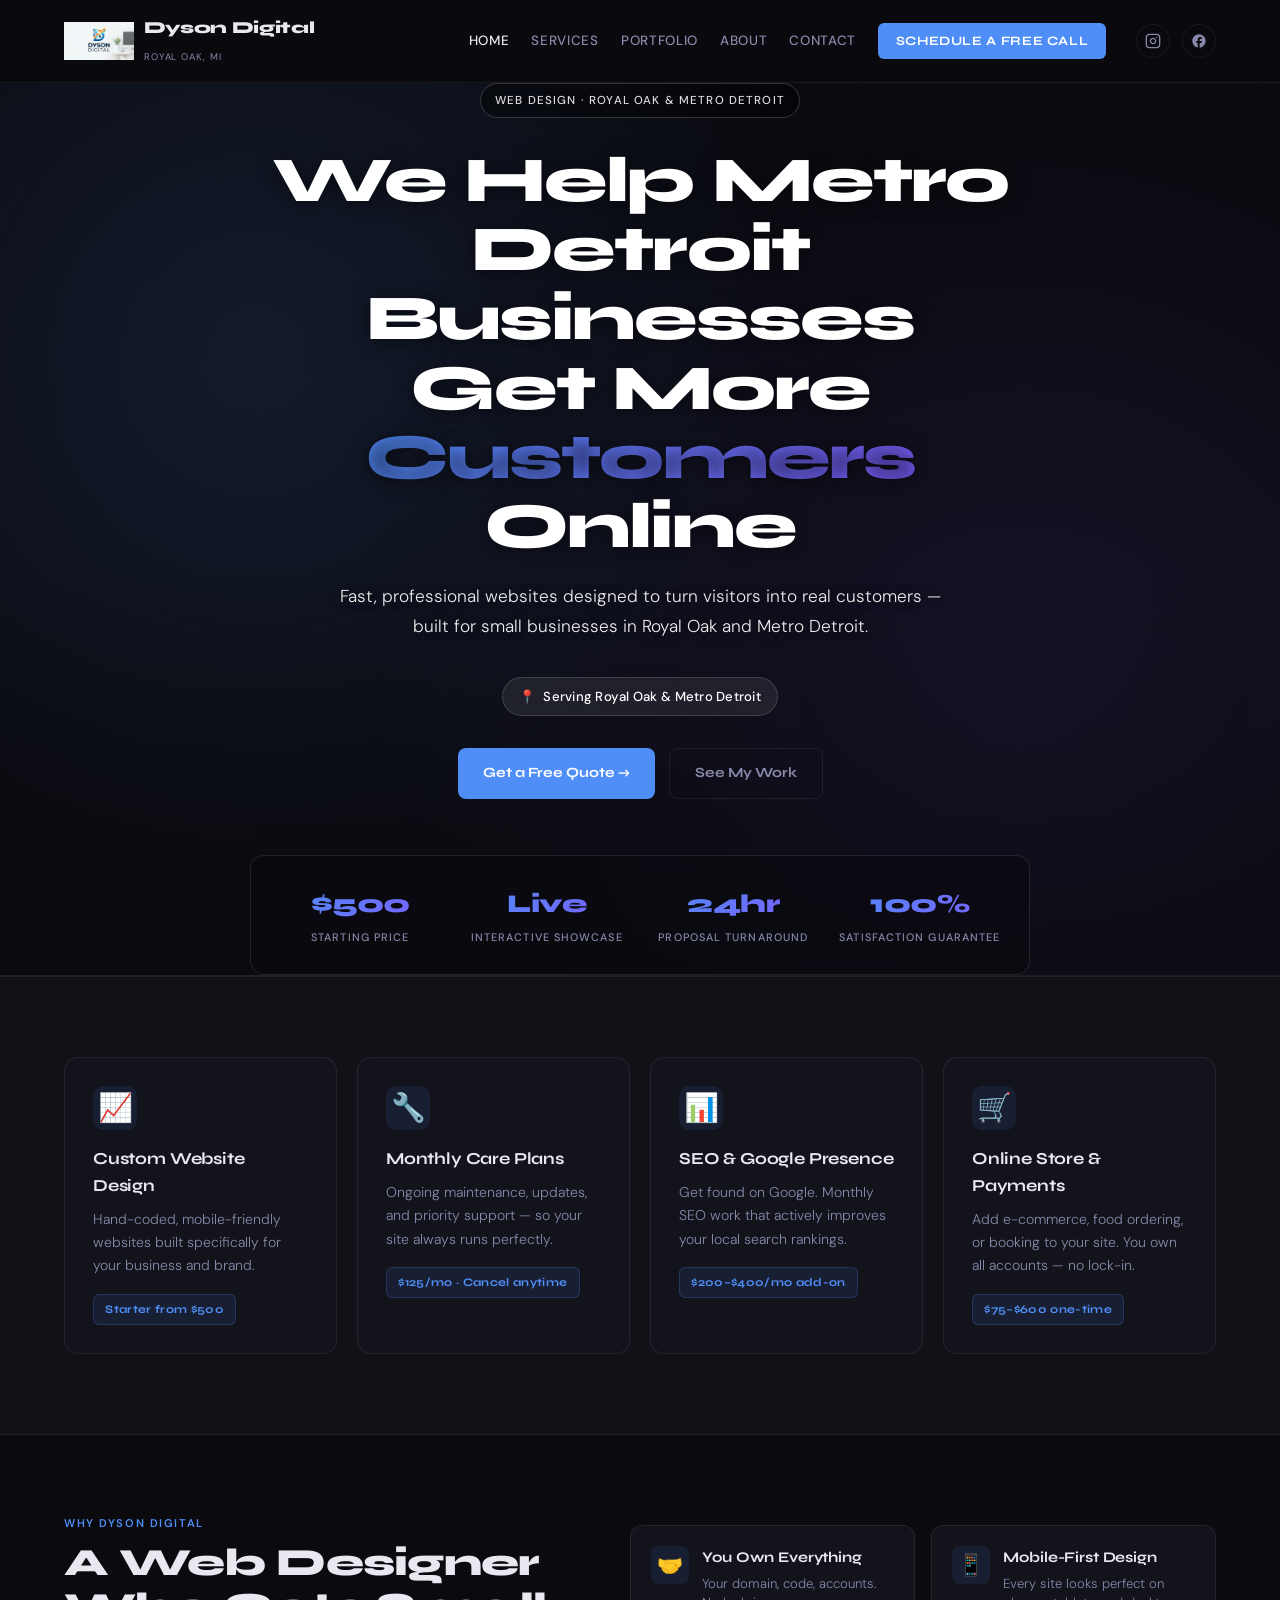
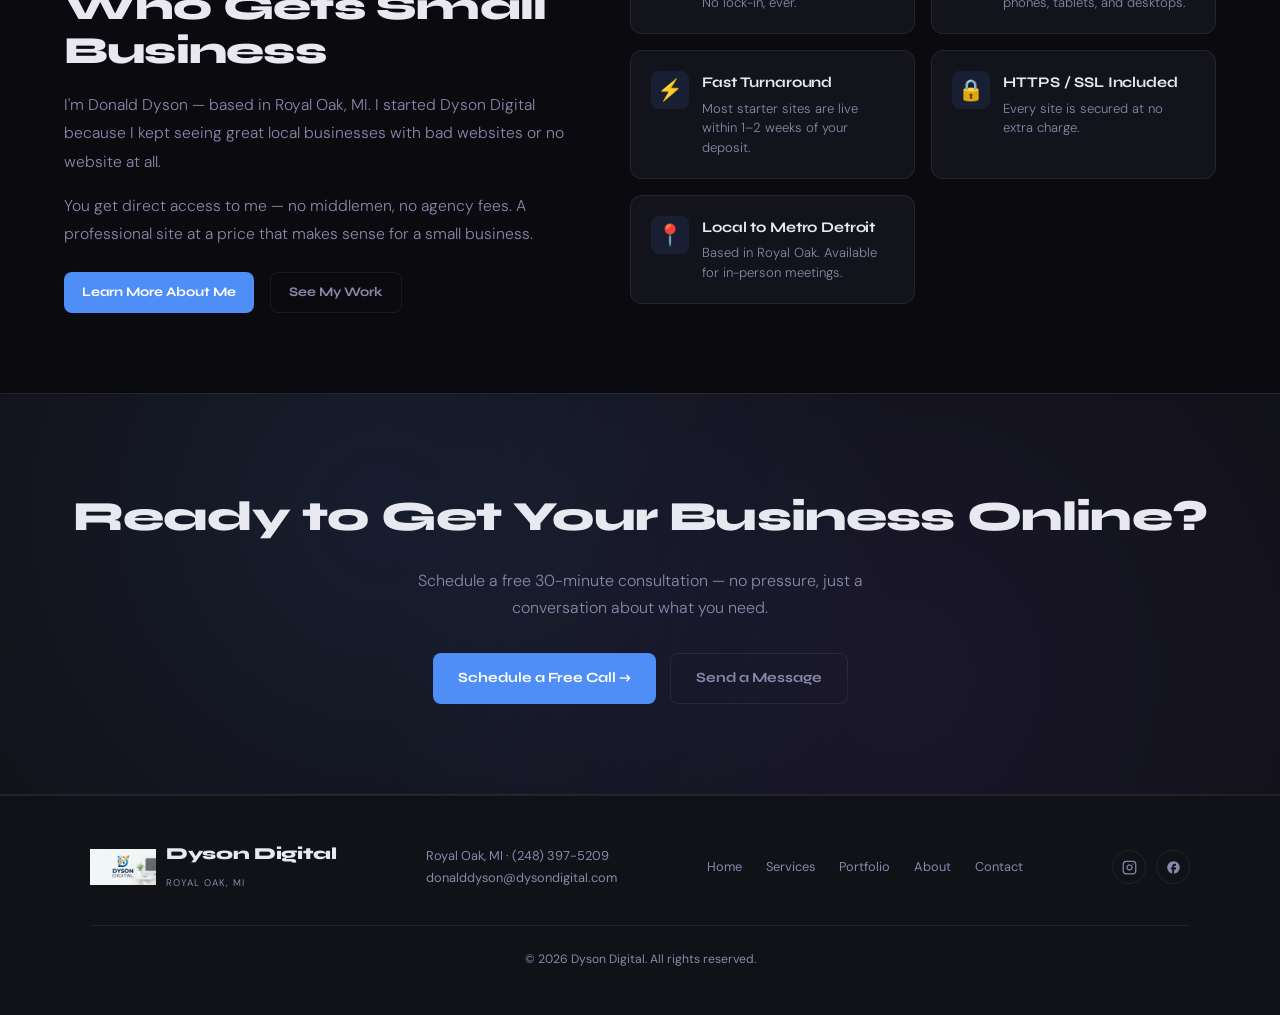
==== commit f3416c42: "Add files via upload" ====
--- a/index.html
+++ b/index.html
@@ -15,7 +15,7 @@
         c[a]=c[a]||function(){(c[a].q=c[a].q||[]).push(arguments)};
         t=l.createElement(r);t.async=1;t.src="https://www.clarity.ms/tag/"+i;
         y=l.getElementsByTagName(r)[0];y.parentNode.insertBefore(t,y);
-    })(window, document, "clarity", "script", "wgfy24dxlt");
+    })(window, document, "clarity", "script", "wgg3xy8wgd");
 </script>
 <meta charset="UTF-8">
 <meta name="viewport" content="width=device-width, initial-scale=1.0">
@@ -192,10 +192,16 @@
 
 <!-- HERO -->
 <section class="hero">
+  <video class="hero-video" autoplay muted loop playsinline preload="metadata" aria-hidden="true" tabindex="-1">
+    <source src="videos/dysondigitalwelcome.mp4" type="video/mp4">
+  </video>
+  <div class="hero-overlay" aria-hidden="true"></div>
+
   <div class="hero-inner">
     <div class="hero-tag">Web Design &middot; Royal Oak &amp; Metro Detroit</div>
-    <h1>Custom Websites<br>Built to <span>Grow</span><br>Your Business</h1>
-    <p class="hero-desc">I design and build fast, professional websites for Metro Detroit small businesses — starting at $500. No templates. No bloat. Clean, effective sites that convert visitors into customers.</p>
+    <h1>We Help Metro Detroit Businesses<br>Get More <span>Customers</span> Online</h1>
+    <p class="hero-desc">Fast, professional websites designed to turn visitors into real customers — built for small businesses in Royal Oak and Metro Detroit.</p>
+    <div class="hero-trust"><span aria-hidden="true">&#128205;</span> Serving Royal Oak &amp; Metro Detroit</div>
     <div class="hero-ctas">
       <a href="contact.html#quote-form" class="btn">Get a Free Quote &rarr;</a>
       <a href="portfolio.html" class="btn btn-outline">See My Work</a>
--- a/style.css
+++ b/style.css
@@ -1653,3 +1653,99 @@
   .intro-panel{padding:1.25rem;}
   .ip-quote{text-align:left;}
 }
+
+/* =========================================================
+   HERO VIDEO BACKGROUND (homepage upgrade)
+   Layers under .hero-inner. Falls back to existing radial
+   gradients if video fails or autoplay is blocked.
+   ========================================================= */
+.hero{
+  position:relative;
+  overflow:hidden;
+}
+.hero-video{
+  position:absolute;
+  inset:0;
+  width:100%;
+  height:100%;
+  object-fit:cover;
+  object-position:center;
+  z-index:0;
+  pointer-events:none;
+  border:0;
+  outline:none;
+}
+.hero-overlay{
+  position:absolute;
+  inset:0;
+  z-index:1;
+  background:
+    linear-gradient(180deg,rgba(10,10,15,0.55) 0%,rgba(10,10,15,0.50) 55%,rgba(10,10,15,0.78) 100%),
+    radial-gradient(circle at 20% 30%,rgba(79,142,247,0.18),transparent 50%),
+    radial-gradient(circle at 80% 70%,rgba(124,92,252,0.14),transparent 55%);
+  pointer-events:none;
+}
+.hero-inner{
+  position:relative;
+  z-index:2;
+}
+
+/* Hero text contrast lift on top of video */
+.hero h1{
+  color:#fff;
+  text-shadow:0 2px 18px rgba(0,0,0,0.55);
+}
+.hero-desc{
+  color:rgba(255,255,255,0.92);
+  text-shadow:0 1px 12px rgba(0,0,0,0.45);
+}
+.hero-tag{
+  background:rgba(0,0,0,0.35);
+  border-color:rgba(255,255,255,0.18);
+  color:rgba(255,255,255,0.85);
+  backdrop-filter:blur(6px);
+  -webkit-backdrop-filter:blur(6px);
+}
+
+/* Trust / location line under the paragraph */
+.hero-trust{
+  display:inline-flex;
+  align-items:center;
+  gap:0.5rem;
+  padding:0.5rem 1rem;
+  margin:0 auto 2rem;
+  border-radius:999px;
+  background:rgba(255,255,255,0.08);
+  border:1px solid rgba(255,255,255,0.14);
+  color:#fff;
+  font-size:0.82rem;
+  font-weight:500;
+  letter-spacing:0.02em;
+  backdrop-filter:blur(8px);
+  -webkit-backdrop-filter:blur(8px);
+}
+
+/* Hero stats card sits more cleanly over video */
+.hero-stats{
+  background:rgba(10,10,15,0.55);
+  border-color:rgba(255,255,255,0.10);
+  backdrop-filter:blur(10px);
+  -webkit-backdrop-filter:blur(10px);
+}
+
+/* Performance + accessibility:
+   pause animations, respect reduced-motion, hide video on small phones to save data */
+@media(prefers-reduced-motion:reduce){
+  .hero-video{display:none;}
+}
+@media(max-width:480px){
+  .hero-video{display:none;}      /* save mobile data + battery */
+  .hero-overlay{
+    background:
+      linear-gradient(180deg,rgba(10,10,15,0.85),rgba(10,10,15,0.95)),
+      radial-gradient(circle at 30% 30%,rgba(79,142,247,0.22),transparent 55%),
+      radial-gradient(circle at 70% 70%,rgba(124,92,252,0.18),transparent 55%);
+  }
+  .hero{min-height:78vh;}
+  .hero-trust{margin-bottom:1.5rem;font-size:0.78rem;}
+}
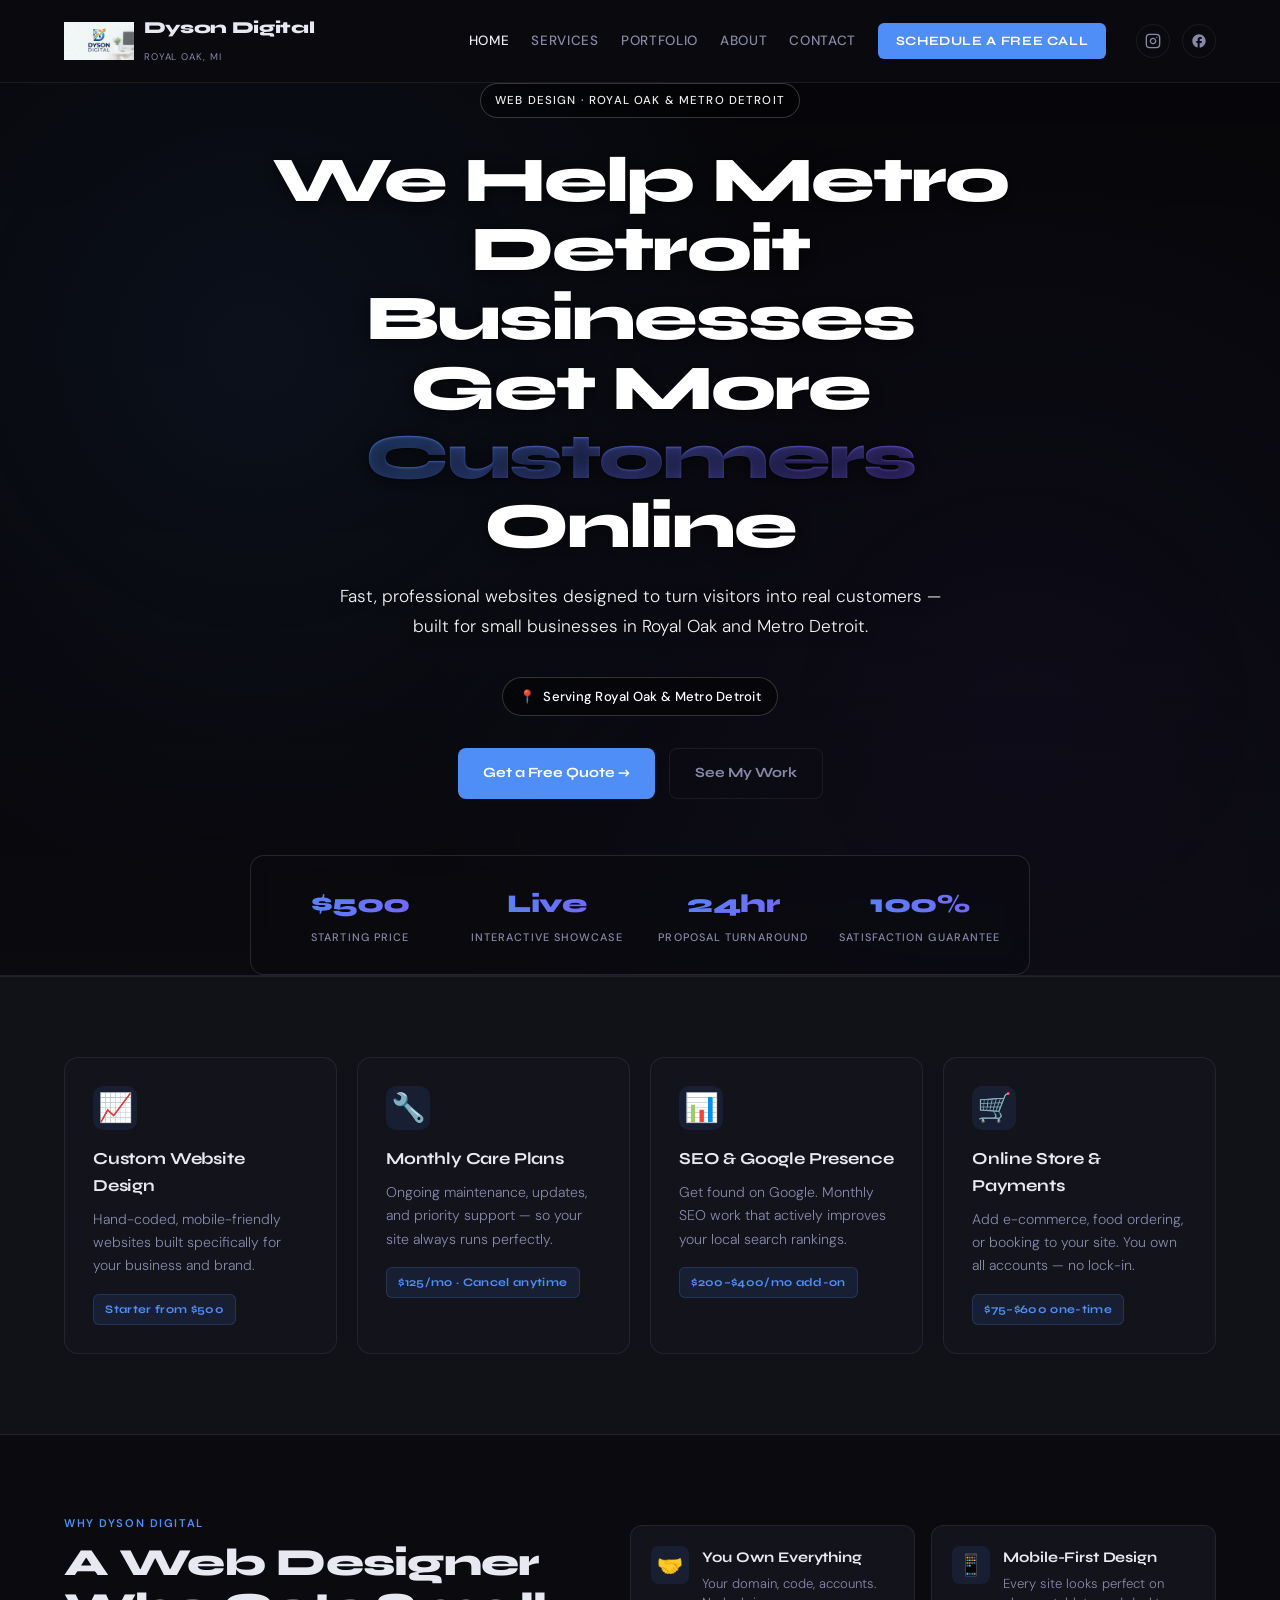
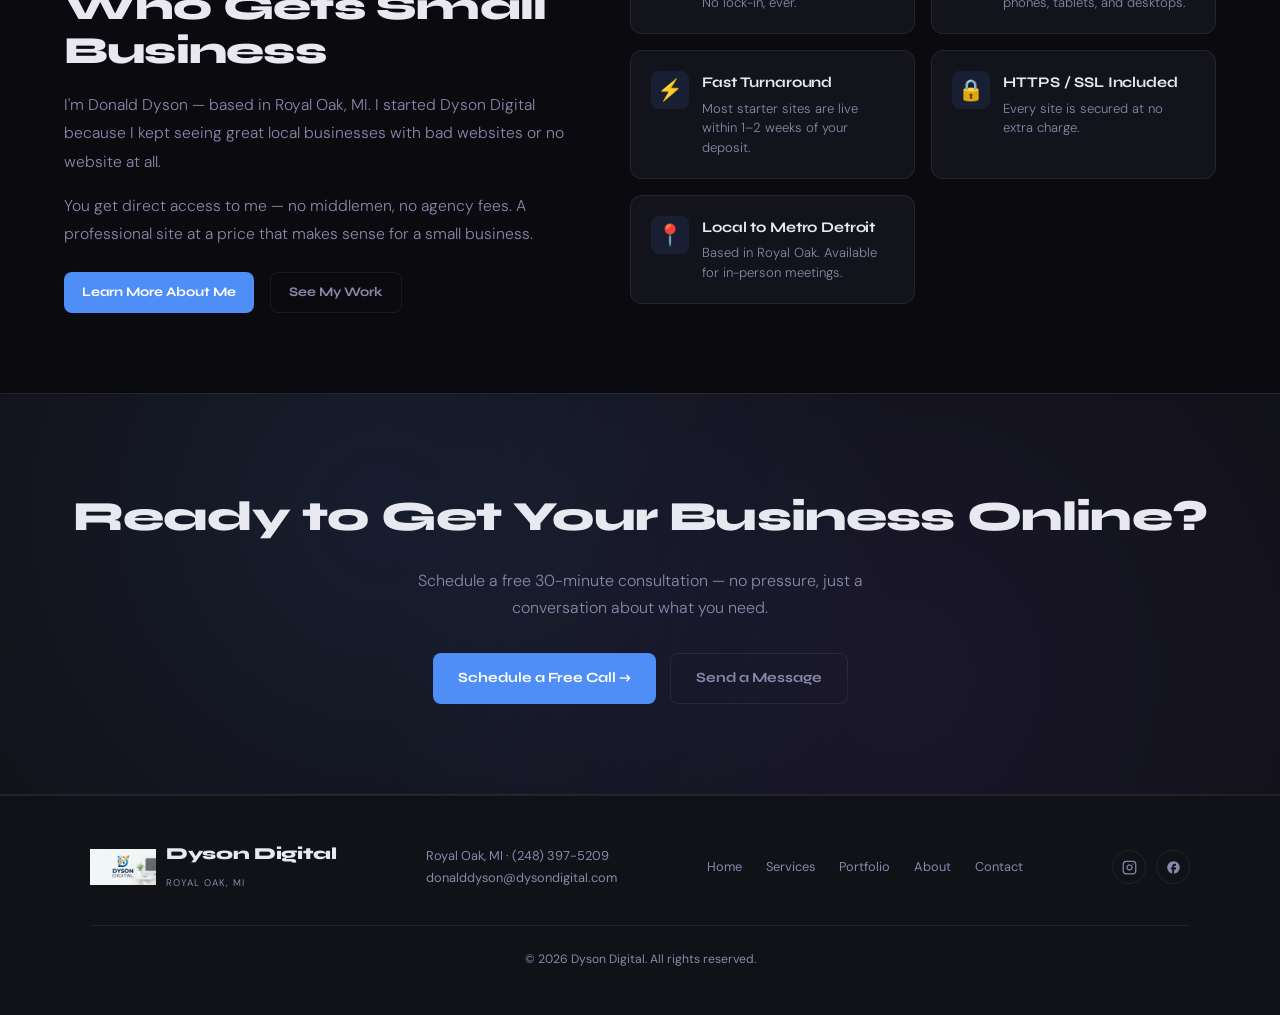
==== commit 13dd7a4b: "Add files via upload" ====
--- a/index.html
+++ b/index.html
@@ -195,7 +195,6 @@
   <video class="hero-video" autoplay muted loop playsinline preload="metadata" aria-hidden="true" tabindex="-1">
     <source src="videos/dysondigitalwelcome.mp4" type="video/mp4">
   </video>
-  <div class="hero-overlay" aria-hidden="true"></div>
 
   <div class="hero-inner">
     <div class="hero-tag">Web Design &middot; Royal Oak &amp; Metro Detroit</div>
--- a/style.css
+++ b/style.css
@@ -1655,59 +1655,76 @@
 }
 
 /* =========================================================
-   HERO VIDEO BACKGROUND (homepage upgrade)
-   Layers under .hero-inner. Falls back to existing radial
-   gradients if video fails or autoplay is blocked.
+   HERO VIDEO BACKGROUND (homepage)
+   - DESKTOP: video sits behind text with LIGHT overlay (≤0.40)
+             + brightness 0.95 so footage stays visible
+   - MOBILE:  video stacks BELOW text (own block, ~240px tall)
+             Text sits on solid dark bg, no overlay needed
+   - Reduced-motion users get a static gradient (no video)
    ========================================================= */
 .hero{
   position:relative;
   overflow:hidden;
-}
+  isolation:isolate;
+}
+
+/* ---- Video element ---- */
 .hero-video{
   position:absolute;
-  inset:0;
+  top:50%;
+  left:50%;
+  transform:translate(-50%,-50%);
   width:100%;
   height:100%;
+  min-width:100%;
+  min-height:100%;
   object-fit:cover;
   object-position:center;
   z-index:0;
   pointer-events:none;
   border:0;
   outline:none;
-}
-.hero-overlay{
+  filter:brightness(0.95);
+  will-change:transform;
+}
+
+/* ---- Light overlay (desktop). Caps at 0.40 alpha ---- */
+.hero::before{
+  content:"";
   position:absolute;
   inset:0;
   z-index:1;
-  background:
-    linear-gradient(180deg,rgba(10,10,15,0.55) 0%,rgba(10,10,15,0.50) 55%,rgba(10,10,15,0.78) 100%),
-    radial-gradient(circle at 20% 30%,rgba(79,142,247,0.18),transparent 50%),
-    radial-gradient(circle at 80% 70%,rgba(124,92,252,0.14),transparent 55%);
+  background:linear-gradient(180deg,
+    rgba(0,0,0,0.30) 0%,
+    rgba(0,0,0,0.28) 55%,
+    rgba(10,10,15,0.40) 100%);
   pointer-events:none;
 }
+
 .hero-inner{
   position:relative;
   z-index:2;
 }
 
-/* Hero text contrast lift on top of video */
+/* ---- Hero text contrast (text-shadow does the heavy lifting,
+        not a heavy overlay) ---- */
 .hero h1{
   color:#fff;
-  text-shadow:0 2px 18px rgba(0,0,0,0.55);
+  text-shadow:0 2px 22px rgba(0,0,0,0.65),0 1px 2px rgba(0,0,0,0.5);
 }
 .hero-desc{
+  color:rgba(255,255,255,0.95);
+  text-shadow:0 1px 14px rgba(0,0,0,0.55);
+}
+.hero-tag{
+  background:rgba(0,0,0,0.40);
+  border-color:rgba(255,255,255,0.20);
   color:rgba(255,255,255,0.92);
-  text-shadow:0 1px 12px rgba(0,0,0,0.45);
-}
-.hero-tag{
-  background:rgba(0,0,0,0.35);
-  border-color:rgba(255,255,255,0.18);
-  color:rgba(255,255,255,0.85);
-  backdrop-filter:blur(6px);
-  -webkit-backdrop-filter:blur(6px);
-}
-
-/* Trust / location line under the paragraph */
+  backdrop-filter:blur(8px);
+  -webkit-backdrop-filter:blur(8px);
+}
+
+/* Trust / location pill */
 .hero-trust{
   display:inline-flex;
   align-items:center;
@@ -1715,8 +1732,8 @@
   padding:0.5rem 1rem;
   margin:0 auto 2rem;
   border-radius:999px;
-  background:rgba(255,255,255,0.08);
-  border:1px solid rgba(255,255,255,0.14);
+  background:rgba(0,0,0,0.40);
+  border:1px solid rgba(255,255,255,0.18);
   color:#fff;
   font-size:0.82rem;
   font-weight:500;
@@ -1725,27 +1742,98 @@
   -webkit-backdrop-filter:blur(8px);
 }
 
-/* Hero stats card sits more cleanly over video */
+/* Hero stats card readable over video */
 .hero-stats{
   background:rgba(10,10,15,0.55);
-  border-color:rgba(255,255,255,0.10);
+  border-color:rgba(255,255,255,0.12);
   backdrop-filter:blur(10px);
   -webkit-backdrop-filter:blur(10px);
 }
 
-/* Performance + accessibility:
-   pause animations, respect reduced-motion, hide video on small phones to save data */
+/* ---- Reduced-motion: hide video, gradient fallback ---- */
 @media(prefers-reduced-motion:reduce){
   .hero-video{display:none;}
-}
-@media(max-width:480px){
-  .hero-video{display:none;}      /* save mobile data + battery */
-  .hero-overlay{
+  .hero::before{
     background:
       linear-gradient(180deg,rgba(10,10,15,0.85),rgba(10,10,15,0.95)),
-      radial-gradient(circle at 30% 30%,rgba(79,142,247,0.22),transparent 55%),
-      radial-gradient(circle at 70% 70%,rgba(124,92,252,0.18),transparent 55%);
+      radial-gradient(circle at 30% 30%,rgba(79,142,247,0.18),transparent 55%),
+      radial-gradient(circle at 70% 70%,rgba(124,92,252,0.14),transparent 55%);
   }
-  .hero{min-height:78vh;}
+}
+
+/* ---- Tablet (769–1024px): keep behind text, slightly tighter overlay ---- */
+@media(min-width:769px) and (max-width:1024px){
+  .hero-video{filter:brightness(0.92);}
+  .hero::before{
+    background:linear-gradient(180deg,
+      rgba(0,0,0,0.32) 0%,
+      rgba(0,0,0,0.30) 55%,
+      rgba(10,10,15,0.42) 100%);
+  }
+}
+
+/* =========================================================
+   MOBILE (≤768px): STACKED LAYOUT
+   - Section becomes a normal vertical flex column
+   - Text content sits on solid dark surface
+   - Video moves out from "behind" and becomes its own
+     block ~260px tall, slotted below the inner content
+   - Light brightness reduction only — NO heavy overlay
+   ========================================================= */
+@media(max-width:768px){
+  .hero{
+    min-height:auto;          /* let it size to content */
+    padding:0;
+    display:block;
+    background:var(--dark);   /* solid behind text, max readability */
+  }
+  .hero::before{display:none;} /* no overlay needed when stacked */
+
+  .hero-inner{
+    padding:3rem 5% 2rem;
+    text-align:center;
+  }
+
+  .hero-video{
+    position:static;          /* take it out of absolute positioning */
+    transform:none;
+    top:auto;left:auto;
+    width:100%;
+    height:260px;
+    min-width:0;
+    min-height:0;
+    display:block;
+    filter:brightness(0.85);  /* slight dim only — video stays visible */
+    border-top:1px solid var(--border);
+    border-bottom:1px solid var(--border);
+  }
+
+  /* Text sizing on mobile */
+  .hero h1{
+    font-size:clamp(2rem,7vw,2.6rem);
+    text-shadow:none;         /* solid bg, shadow not needed */
+  }
+  .hero-desc{
+    font-size:1rem;
+    line-height:1.65;
+    margin-bottom:1.5rem;
+    text-shadow:none;
+  }
+  .hero-tag{font-size:0.68rem;}
   .hero-trust{margin-bottom:1.5rem;font-size:0.78rem;}
-}
+  .hero-ctas{margin-bottom:2.25rem;}
+}
+
+/* ---- Small phone (≤480px): tighter spacing, shorter video ---- */
+@media(max-width:480px){
+  .hero-inner{padding:2.5rem 5% 1.5rem;}
+  .hero-video{height:220px;}
+  .hero h1{font-size:clamp(1.8rem,8vw,2.3rem);line-height:1.15;}
+  .hero-desc{font-size:0.95rem;}
+  .hero-stats{padding:1rem;}
+  .hero-stats .sn{font-size:1.2rem;}
+}
+
+/* Safety: stamp out any legacy .hero-overlay <div> that might
+   still exist in the markup so it doesn't darken anything */
+.hero-overlay{display:none;}
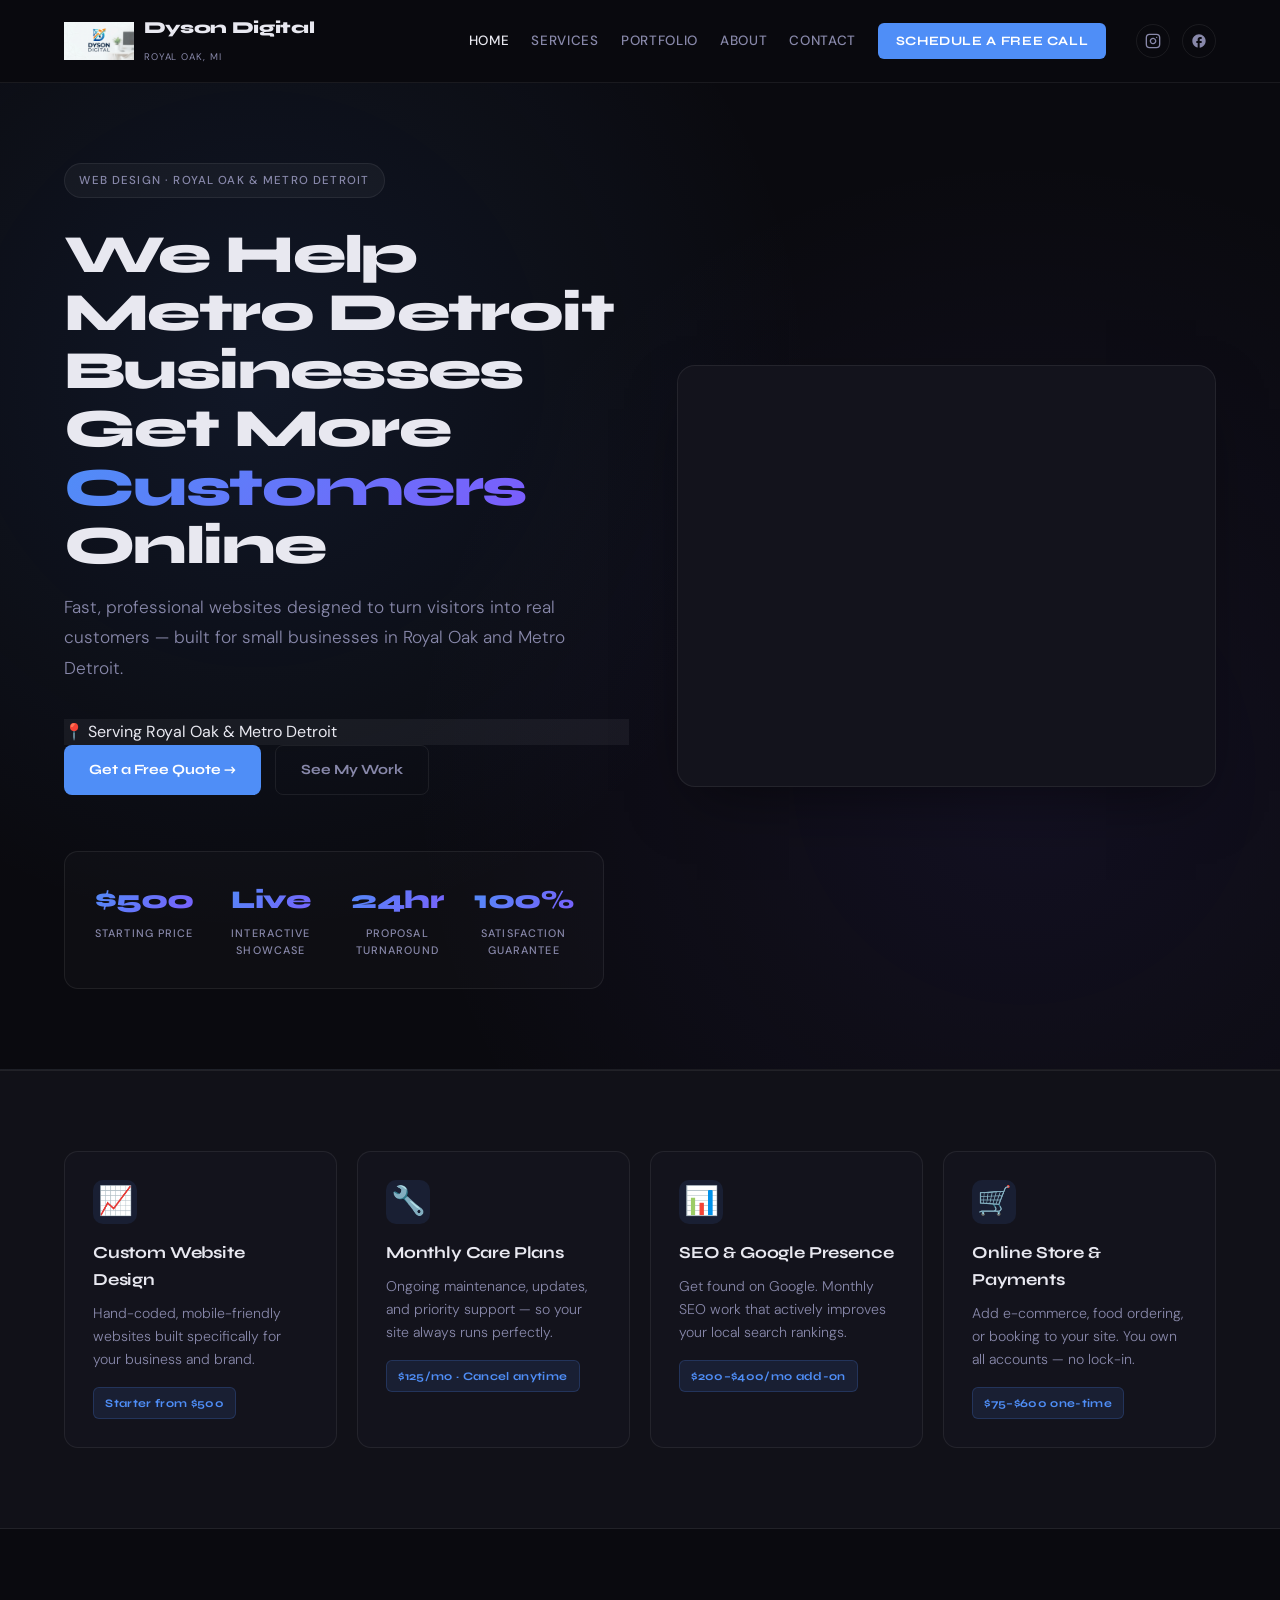
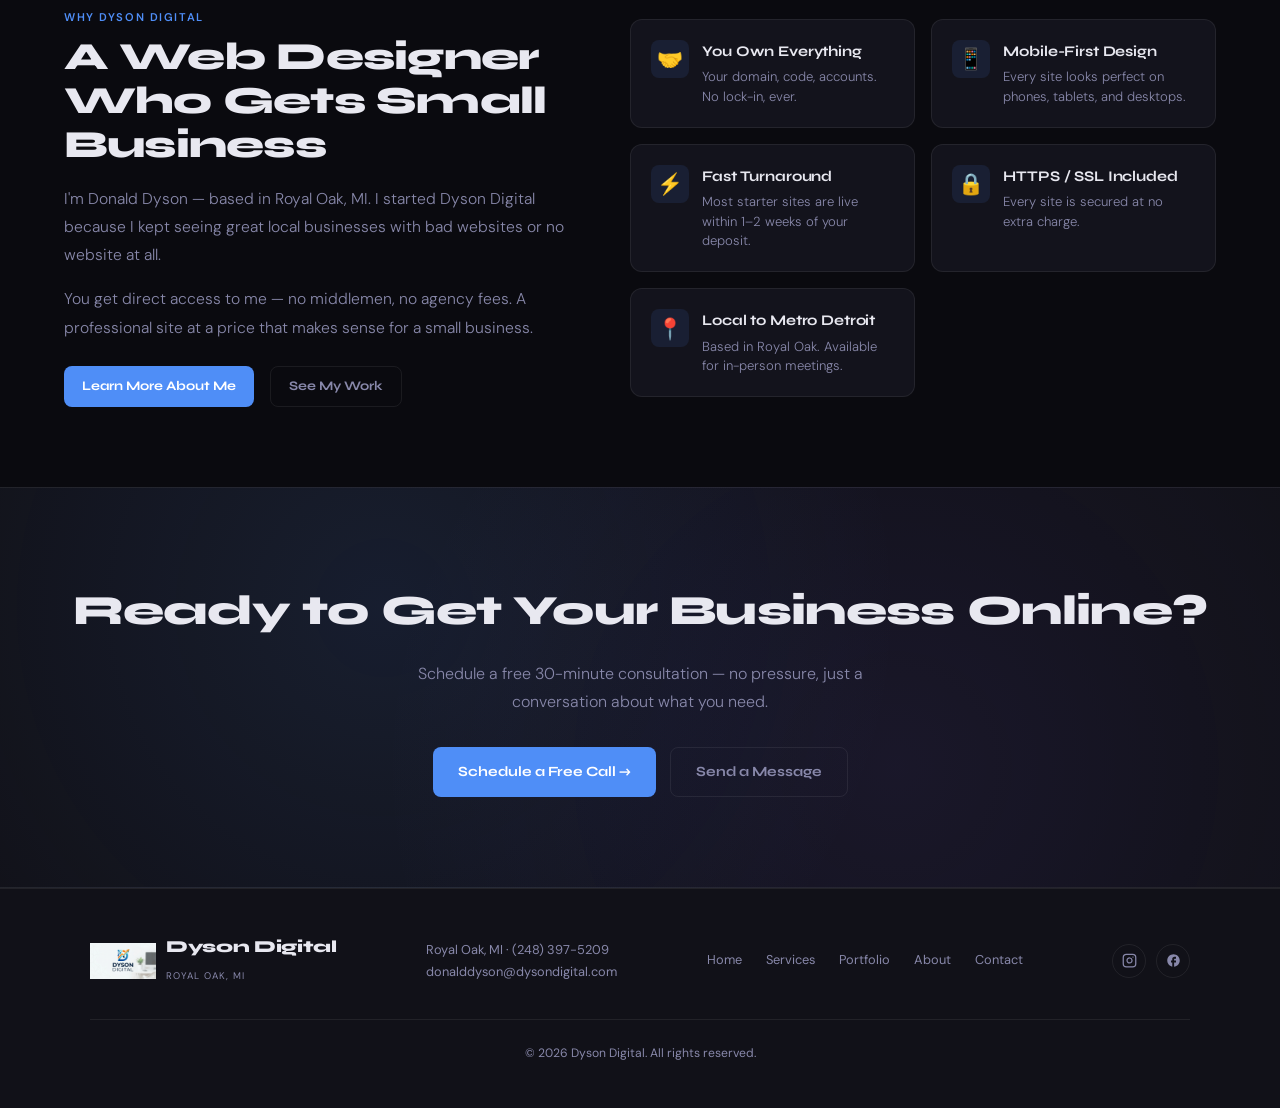
==== commit 75c63934: "Add files via upload" ====
--- a/index.html
+++ b/index.html
@@ -192,10 +192,6 @@
 
 <!-- HERO -->
 <section class="hero">
-  <video class="hero-video" autoplay muted loop playsinline preload="metadata" aria-hidden="true" tabindex="-1">
-    <source src="videos/dysondigitalwelcome.mp4" type="video/mp4">
-  </video>
-
   <div class="hero-inner">
     <div class="hero-tag">Web Design &middot; Royal Oak &amp; Metro Detroit</div>
     <h1>We Help Metro Detroit Businesses<br>Get More <span>Customers</span> Online</h1>
@@ -211,6 +207,12 @@
       <div><div class="sn">24hr</div><div class="sl2">Proposal Turnaround</div></div>
       <div><div class="sn">100%</div><div class="sl2">Satisfaction Guarantee</div></div>
     </div>
+  </div>
+
+  <div class="hero-media" aria-hidden="true">
+    <video class="hero-video" autoplay muted loop playsinline preload="metadata" tabindex="-1">
+      <source src="videos/dysondigitalwelcome.mp4" type="video/mp4">
+    </video>
   </div>
 </section>
 
--- a/style.css
+++ b/style.css
@@ -1654,186 +1654,172 @@
   .ip-quote{text-align:left;}
 }
 
+
 /* =========================================================
-   HERO VIDEO BACKGROUND (homepage)
-   - DESKTOP: video sits behind text with LIGHT overlay (≤0.40)
-             + brightness 0.95 so footage stays visible
-   - MOBILE:  video stacks BELOW text (own block, ~240px tall)
-             Text sits on solid dark bg, no overlay needed
-   - Reduced-motion users get a static gradient (no video)
+   HERO — SPLIT LAYOUT (homepage)
+   Desktop/tablet: text-left | video-right (2-col grid)
+   Mobile (≤768px): stacked — text on top, video below
+   No background-video, no overlays. Video is always visible.
    ========================================================= */
+
+/* Base .hero override (was centered flex, now grid).
+   Keeps the existing radial gradient as a calm background. */
 .hero{
+  min-height:auto;
+  display:grid;
+  grid-template-columns:1.05fr 1fr;
+  gap:3rem;
+  align-items:center;
+  padding:5rem 5%;
+  text-align:left;
+  border-bottom:1px solid var(--border);
+  /* base background gradient is inherited from earlier rule */
+}
+
+/* Text column */
+.hero-inner{
+  max-width:600px;
   position:relative;
+  z-index:2;
+}
+
+/* Recenter+resize text-column elements that were originally
+   designed to be centered within a single-column layout */
+.hero-tag{margin-left:0;}
+.hero h1{
+  font-size:clamp(2rem,4.2vw,3.4rem);
+  margin-bottom:1.1rem;
+}
+.hero-desc{
+  margin-left:0;
+  margin-right:0;
+  max-width:540px;
+  text-shadow:none;
+  color:var(--muted);
+}
+.hero h1{color:var(--text);text-shadow:none;}
+.hero h1 span{
+  background:linear-gradient(135deg,var(--primary),var(--accent));
+  -webkit-background-clip:text;
+  background-clip:text;
+  color:transparent;
+}
+.hero-trust{
+  margin-left:0;
+  background:rgba(255,255,255,0.05);
+  border-color:var(--border);
+  color:var(--text);
+  backdrop-filter:none;
+  -webkit-backdrop-filter:none;
+}
+.hero-tag{
+  background:rgba(255,255,255,0.04);
+  border-color:var(--border);
+  color:var(--muted);
+  backdrop-filter:none;
+  -webkit-backdrop-filter:none;
+}
+.hero-ctas{justify-content:flex-start;}
+.hero-stats{
+  background:rgba(255,255,255,0.02);
+  border-color:var(--border);
+  backdrop-filter:none;
+  -webkit-backdrop-filter:none;
+  max-width:540px;
+  margin-left:0;
+  margin-right:0;
+}
+
+/* Video column container */
+.hero-media{
+  position:relative;
+  width:100%;
+  min-height:420px;
+  border-radius:18px;
   overflow:hidden;
-  isolation:isolate;
-}
-
-/* ---- Video element ---- */
-.hero-video{
-  position:absolute;
-  top:50%;
-  left:50%;
-  transform:translate(-50%,-50%);
+  border:1px solid var(--border);
+  background:var(--card);
+  box-shadow:0 24px 60px -20px rgba(0,0,0,0.5);
+}
+.hero-media .hero-video{
   width:100%;
   height:100%;
-  min-width:100%;
-  min-height:100%;
+  min-height:420px;
   object-fit:cover;
   object-position:center;
-  z-index:0;
-  pointer-events:none;
+  display:block;
   border:0;
   outline:none;
-  filter:brightness(0.95);
-  will-change:transform;
-}
-
-/* ---- Light overlay (desktop). Caps at 0.40 alpha ---- */
-.hero::before{
-  content:"";
-  position:absolute;
-  inset:0;
-  z-index:1;
-  background:linear-gradient(180deg,
-    rgba(0,0,0,0.30) 0%,
-    rgba(0,0,0,0.28) 55%,
-    rgba(10,10,15,0.40) 100%);
-  pointer-events:none;
-}
-
-.hero-inner{
-  position:relative;
-  z-index:2;
-}
-
-/* ---- Hero text contrast (text-shadow does the heavy lifting,
-        not a heavy overlay) ---- */
-.hero h1{
-  color:#fff;
-  text-shadow:0 2px 22px rgba(0,0,0,0.65),0 1px 2px rgba(0,0,0,0.5);
-}
-.hero-desc{
-  color:rgba(255,255,255,0.95);
-  text-shadow:0 1px 14px rgba(0,0,0,0.55);
-}
-.hero-tag{
-  background:rgba(0,0,0,0.40);
-  border-color:rgba(255,255,255,0.20);
-  color:rgba(255,255,255,0.92);
-  backdrop-filter:blur(8px);
-  -webkit-backdrop-filter:blur(8px);
-}
-
-/* Trust / location pill */
-.hero-trust{
-  display:inline-flex;
-  align-items:center;
-  gap:0.5rem;
-  padding:0.5rem 1rem;
-  margin:0 auto 2rem;
-  border-radius:999px;
-  background:rgba(0,0,0,0.40);
-  border:1px solid rgba(255,255,255,0.18);
-  color:#fff;
-  font-size:0.82rem;
-  font-weight:500;
-  letter-spacing:0.02em;
-  backdrop-filter:blur(8px);
-  -webkit-backdrop-filter:blur(8px);
-}
-
-/* Hero stats card readable over video */
-.hero-stats{
-  background:rgba(10,10,15,0.55);
-  border-color:rgba(255,255,255,0.12);
-  backdrop-filter:blur(10px);
-  -webkit-backdrop-filter:blur(10px);
-}
-
-/* ---- Reduced-motion: hide video, gradient fallback ---- */
+}
+
+/* Reduced-motion: hide video, show calm gradient panel */
 @media(prefers-reduced-motion:reduce){
-  .hero-video{display:none;}
-  .hero::before{
+  .hero-media .hero-video{display:none;}
+  .hero-media{
     background:
-      linear-gradient(180deg,rgba(10,10,15,0.85),rgba(10,10,15,0.95)),
       radial-gradient(circle at 30% 30%,rgba(79,142,247,0.18),transparent 55%),
-      radial-gradient(circle at 70% 70%,rgba(124,92,252,0.14),transparent 55%);
+      radial-gradient(circle at 70% 70%,rgba(124,92,252,0.14),transparent 55%),
+      var(--card);
   }
 }
 
-/* ---- Tablet (769–1024px): keep behind text, slightly tighter overlay ---- */
+/* ---- Tablet (769–1024px): tighter gap, slightly shorter video ---- */
 @media(min-width:769px) and (max-width:1024px){
-  .hero-video{filter:brightness(0.92);}
-  .hero::before{
-    background:linear-gradient(180deg,
-      rgba(0,0,0,0.32) 0%,
-      rgba(0,0,0,0.30) 55%,
-      rgba(10,10,15,0.42) 100%);
+  .hero{
+    grid-template-columns:1fr 1fr;
+    gap:2rem;
+    padding:4rem 5%;
   }
+  .hero-media,
+  .hero-media .hero-video{min-height:360px;}
+  .hero h1{font-size:clamp(1.9rem,4vw,2.6rem);}
 }
 
 /* =========================================================
-   MOBILE (≤768px): STACKED LAYOUT
-   - Section becomes a normal vertical flex column
-   - Text content sits on solid dark surface
-   - Video moves out from "behind" and becomes its own
-     block ~260px tall, slotted below the inner content
-   - Light brightness reduction only — NO heavy overlay
+   MOBILE (≤768px): stacked — text on top, video below
    ========================================================= */
 @media(max-width:768px){
   .hero{
-    min-height:auto;          /* let it size to content */
-    padding:0;
-    display:block;
-    background:var(--dark);   /* solid behind text, max readability */
-  }
-  .hero::before{display:none;} /* no overlay needed when stacked */
-
-  .hero-inner{
-    padding:3rem 5% 2rem;
+    grid-template-columns:1fr;
+    gap:2rem;
+    padding:3rem 5%;
     text-align:center;
   }
-
-  .hero-video{
-    position:static;          /* take it out of absolute positioning */
-    transform:none;
-    top:auto;left:auto;
-    width:100%;
+  .hero-inner{
+    max-width:600px;
+    margin:0 auto;
+  }
+  .hero h1{font-size:clamp(2rem,7vw,2.6rem);}
+  .hero-desc{
+    margin:0 auto 1.5rem;
+    max-width:none;
+  }
+  .hero-stats{
+    margin-left:auto;
+    margin-right:auto;
+  }
+  .hero-ctas{justify-content:center;}
+  .hero-media,
+  .hero-media .hero-video{
+    min-height:260px;
     height:260px;
-    min-width:0;
-    min-height:0;
-    display:block;
-    filter:brightness(0.85);  /* slight dim only — video stays visible */
-    border-top:1px solid var(--border);
-    border-bottom:1px solid var(--border);
   }
-
-  /* Text sizing on mobile */
-  .hero h1{
-    font-size:clamp(2rem,7vw,2.6rem);
-    text-shadow:none;         /* solid bg, shadow not needed */
+  .hero-media{
+    max-width:560px;
+    margin:0 auto;
   }
-  .hero-desc{
-    font-size:1rem;
-    line-height:1.65;
-    margin-bottom:1.5rem;
-    text-shadow:none;
-  }
-  .hero-tag{font-size:0.68rem;}
-  .hero-trust{margin-bottom:1.5rem;font-size:0.78rem;}
-  .hero-ctas{margin-bottom:2.25rem;}
-}
-
-/* ---- Small phone (≤480px): tighter spacing, shorter video ---- */
+}
+
+/* ---- Small phone (≤480px): tighter spacing ---- */
 @media(max-width:480px){
-  .hero-inner{padding:2.5rem 5% 1.5rem;}
-  .hero-video{height:220px;}
+  .hero{padding:2.5rem 5%;}
   .hero h1{font-size:clamp(1.8rem,8vw,2.3rem);line-height:1.15;}
   .hero-desc{font-size:0.95rem;}
+  .hero-media,
+  .hero-media .hero-video{min-height:220px;height:220px;}
   .hero-stats{padding:1rem;}
   .hero-stats .sn{font-size:1.2rem;}
 }
 
-/* Safety: stamp out any legacy .hero-overlay <div> that might
-   still exist in the markup so it doesn't darken anything */
+/* Stamp out any legacy hero-overlay div if cached HTML loads it */
 .hero-overlay{display:none;}
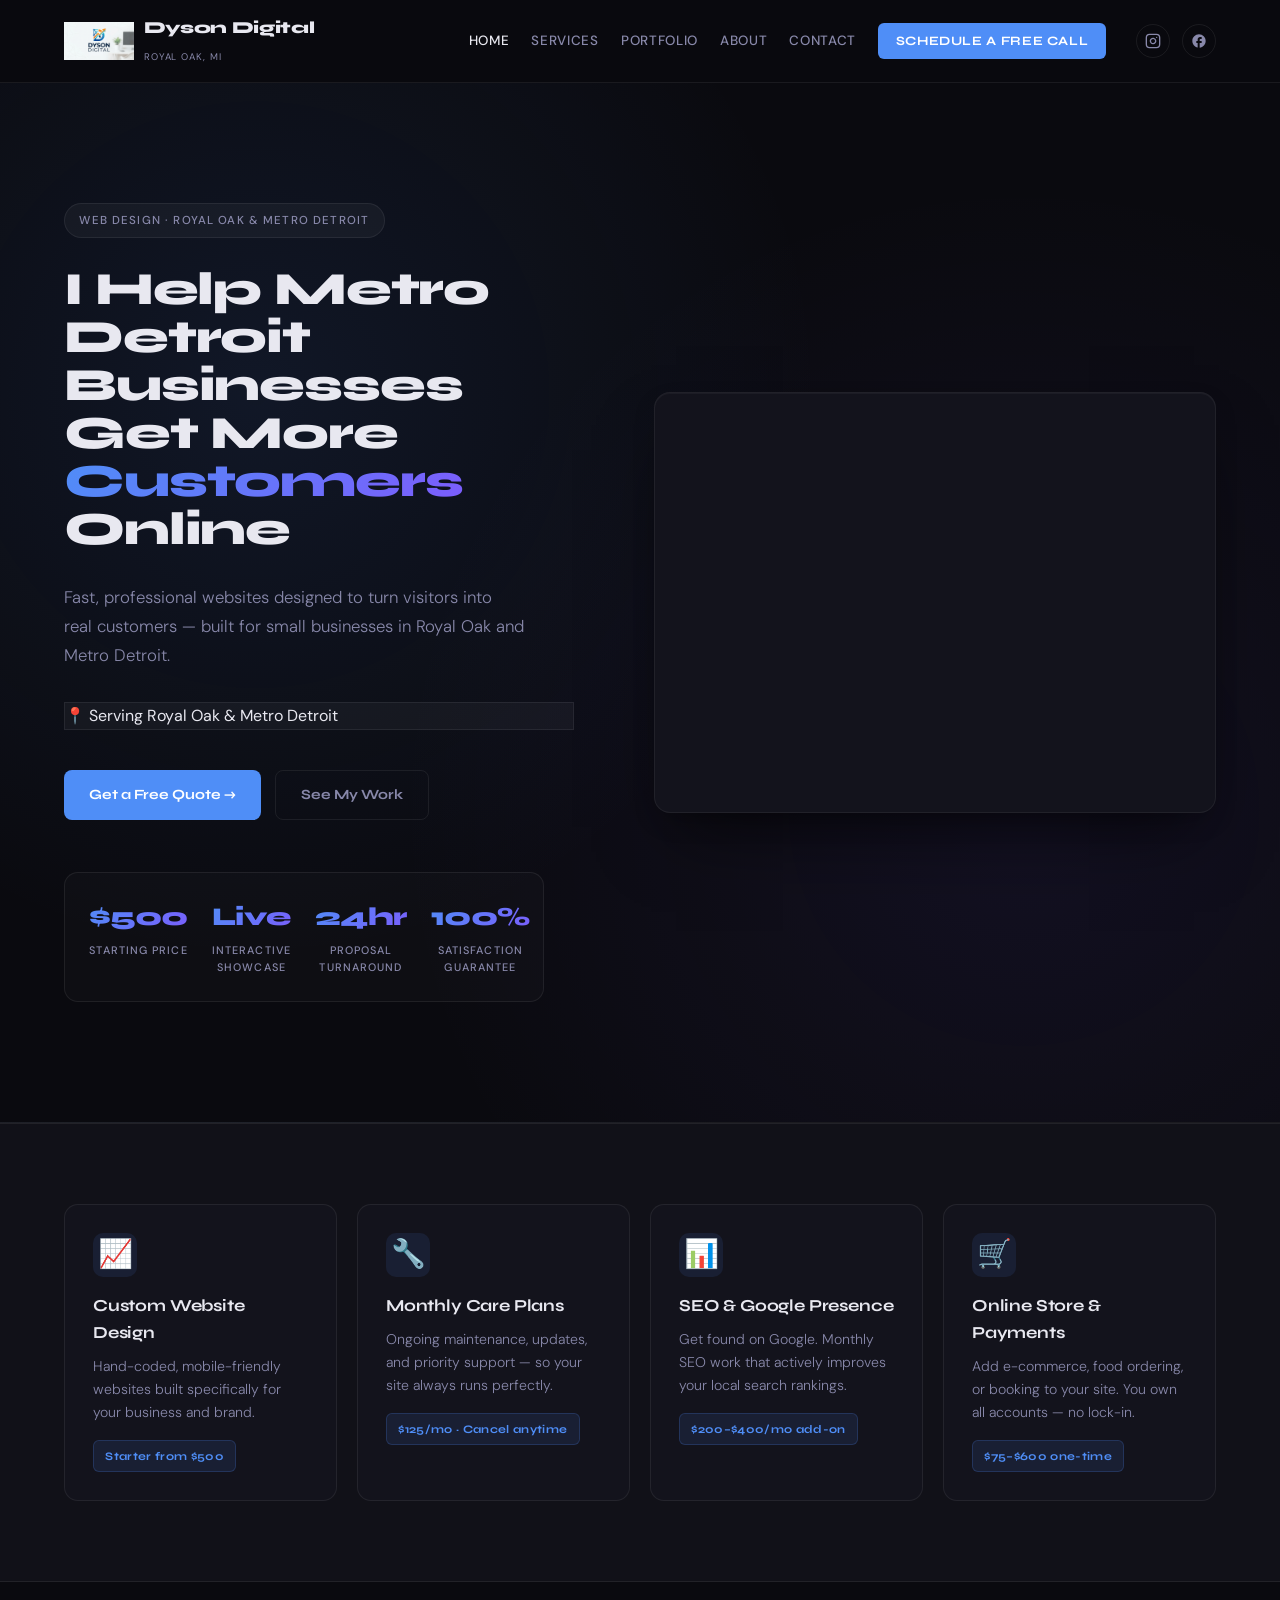
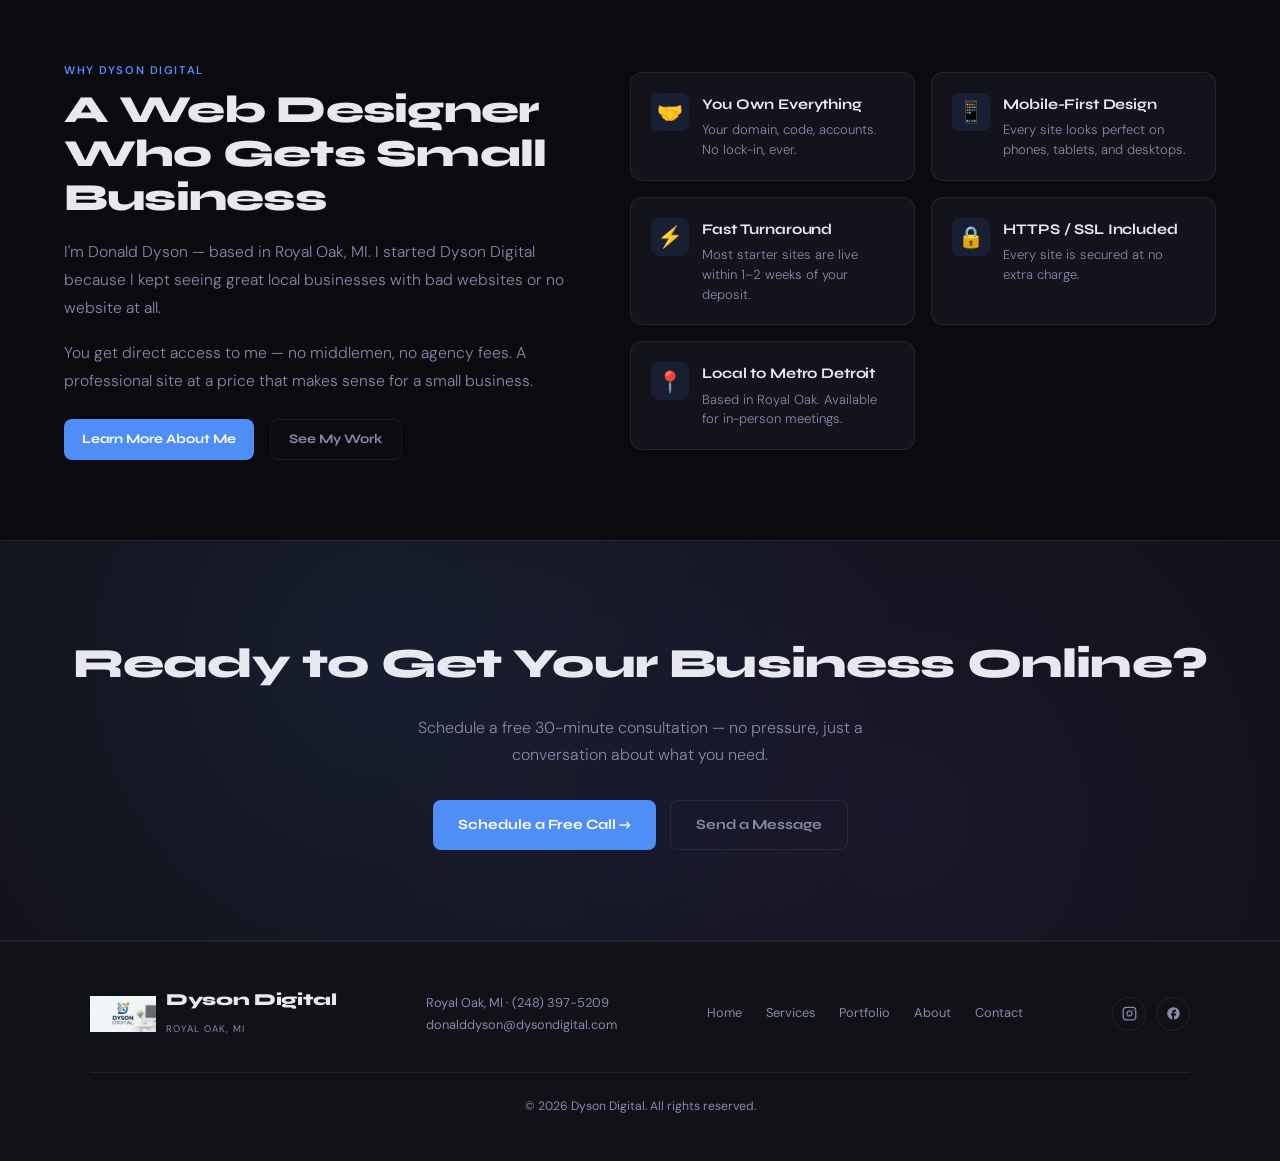
==== commit 35e59819: "Update index.html" ====
--- a/index.html
+++ b/index.html
@@ -194,7 +194,7 @@
 <section class="hero">
   <div class="hero-inner">
     <div class="hero-tag">Web Design &middot; Royal Oak &amp; Metro Detroit</div>
-    <h1>We Help Metro Detroit Businesses<br>Get More <span>Customers</span> Online</h1>
+    <h1>I Help Metro Detroit Businesses<br>Get More <span>Customers</span> Online</h1>
     <p class="hero-desc">Fast, professional websites designed to turn visitors into real customers — built for small businesses in Royal Oak and Metro Detroit.</p>
     <div class="hero-trust"><span aria-hidden="true">&#128205;</span> Serving Royal Oak &amp; Metro Detroit</div>
     <div class="hero-ctas">
--- a/style.css
+++ b/style.css
@@ -1655,96 +1655,114 @@
 }
 
 
+
+
 /* =========================================================
-   HERO — SPLIT LAYOUT (homepage)
-   Desktop/tablet: text-left | video-right (2-col grid)
-   Mobile (≤768px): stacked — text on top, video below
-   No background-video, no overlays. Video is always visible.
+   HERO — SPLIT LAYOUT (homepage) — REFINED v2
+   - Video gets MORE visual weight (true focal element)
+   - Cleaner vertical rhythm, generous breathing room
+   - Tighter typography
    ========================================================= */
 
-/* Base .hero override (was centered flex, now grid).
-   Keeps the existing radial gradient as a calm background. */
+/* Video gets the slightly larger column on desktop so it
+   anchors the section as the focal element. */
 .hero{
   min-height:auto;
   display:grid;
-  grid-template-columns:1.05fr 1fr;
-  gap:3rem;
-  align-items:center;
-  padding:5rem 5%;
+  grid-template-columns:1fr 1.1fr;
+  gap:5rem;
+  align-items:center;
+  padding:7.5rem 5%;
   text-align:left;
   border-bottom:1px solid var(--border);
-  /* base background gradient is inherited from earlier rule */
-}
-
-/* Text column */
+}
+
+/* ---- Text column ---- */
 .hero-inner{
-  max-width:600px;
+  max-width:540px;
   position:relative;
   z-index:2;
 }
 
-/* Recenter+resize text-column elements that were originally
-   designed to be centered within a single-column layout */
-.hero-tag{margin-left:0;}
+.hero-tag{
+  margin:0 0 1.75rem;
+  background:rgba(255,255,255,0.04);
+  border-color:var(--border);
+  color:var(--muted);
+  backdrop-filter:none;
+  -webkit-backdrop-filter:none;
+}
 .hero h1{
-  font-size:clamp(2rem,4.2vw,3.4rem);
-  margin-bottom:1.1rem;
-}
-.hero-desc{
-  margin-left:0;
-  margin-right:0;
-  max-width:540px;
+  font-size:clamp(2rem,3.6vw,3rem);
+  line-height:1.04;
+  letter-spacing:-0.025em;
+  margin:0 0 1.85rem;
+  color:var(--text);
   text-shadow:none;
-  color:var(--muted);
-}
-.hero h1{color:var(--text);text-shadow:none;}
+}
 .hero h1 span{
   background:linear-gradient(135deg,var(--primary),var(--accent));
   -webkit-background-clip:text;
   background-clip:text;
   color:transparent;
 }
+.hero-desc{
+  margin:0 0 2rem;
+  max-width:460px;
+  color:var(--muted);
+  font-size:1.05rem;
+  line-height:1.72;
+  text-shadow:none;
+}
 .hero-trust{
-  margin-left:0;
-  background:rgba(255,255,255,0.05);
-  border-color:var(--border);
+  margin:0 0 2.5rem;
+  background:rgba(255,255,255,0.04);
+  border:1px solid var(--border);
   color:var(--text);
   backdrop-filter:none;
   -webkit-backdrop-filter:none;
 }
-.hero-tag{
-  background:rgba(255,255,255,0.04);
-  border-color:var(--border);
-  color:var(--muted);
+.hero-ctas{
+  margin:0 0 3.25rem;
+  justify-content:flex-start;
+}
+.hero-stats{
+  background:rgba(255,255,255,0.02);
+  border:1px solid var(--border);
   backdrop-filter:none;
   -webkit-backdrop-filter:none;
-}
-.hero-ctas{justify-content:flex-start;}
-.hero-stats{
-  background:rgba(255,255,255,0.02);
-  border-color:var(--border);
-  backdrop-filter:none;
-  -webkit-backdrop-filter:none;
-  max-width:540px;
-  margin-left:0;
-  margin-right:0;
-}
-
-/* Video column container */
+  max-width:480px;
+  margin:0;
+  padding:1.25rem;
+}
+
+/* ---- Video column: focal feature element ---- */
 .hero-media{
   position:relative;
   width:100%;
-  min-height:420px;
-  border-radius:18px;
+  aspect-ratio:4/3;          /* taller ratio = more visual presence */
+  border-radius:16px;
   overflow:hidden;
-  border:1px solid var(--border);
+  border:1px solid rgba(255,255,255,0.06);
   background:var(--card);
-  box-shadow:0 24px 60px -20px rgba(0,0,0,0.5);
+  box-shadow:
+    0 1px 0 rgba(255,255,255,0.04) inset,
+    0 36px 70px -22px rgba(0,0,0,0.6),
+    0 10px 30px -12px rgba(0,0,0,0.4);
+  transition:transform 0.45s cubic-bezier(0.22,1,0.36,1),box-shadow 0.45s ease;
+}
+.hero-media:hover{
+  transform:translateY(-4px);
+  box-shadow:
+    0 1px 0 rgba(255,255,255,0.06) inset,
+    0 42px 80px -22px rgba(0,0,0,0.65),
+    0 12px 34px -12px rgba(0,0,0,0.45);
 }
 .hero-media .hero-video{
+  position:absolute;
+  inset:0;
   width:100%;
   height:100%;
-  min-height:420px;
   object-fit:cover;
   object-position:center;
   display:block;
@@ -1752,8 +1770,10 @@
   outline:none;
 }
 
-/* Reduced-motion: hide video, show calm gradient panel */
+/* Reduced-motion fallback */
 @media(prefers-reduced-motion:reduce){
+  .hero-media{transition:none;}
+  .hero-media:hover{transform:none;}
   .hero-media .hero-video{display:none;}
   .hero-media{
     background:
@@ -1763,62 +1783,82 @@
   }
 }
 
-/* ---- Tablet (769–1024px): tighter gap, slightly shorter video ---- */
-@media(min-width:769px) and (max-width:1024px){
+/* =========================================================
+   TABLET (769–1060px): tighter gap, balanced grid
+   ========================================================= */
+@media(min-width:769px) and (max-width:1060px){
   .hero{
-    grid-template-columns:1fr 1fr;
-    gap:2rem;
-    padding:4rem 5%;
+    grid-template-columns:1fr 1.05fr;
+    gap:2.75rem;
+    padding:5.5rem 5%;
   }
-  .hero-media,
-  .hero-media .hero-video{min-height:360px;}
-  .hero h1{font-size:clamp(1.9rem,4vw,2.6rem);}
+  .hero-inner{max-width:none;}
+  .hero h1{
+    font-size:clamp(1.8rem,3.4vw,2.3rem);
+    margin-bottom:1.5rem;
+  }
+  .hero-desc{
+    margin-bottom:1.75rem;
+    font-size:1rem;
+    max-width:none;
+  }
+  .hero-trust{margin-bottom:2.25rem;}
+  .hero-ctas{margin-bottom:2.75rem;}
+  .hero-media{aspect-ratio:5/4;}   /* slightly less tall on tablet */
 }
 
 /* =========================================================
-   MOBILE (≤768px): stacked — text on top, video below
+   MOBILE (≤768px): stacked, recentered
    ========================================================= */
 @media(max-width:768px){
   .hero{
     grid-template-columns:1fr;
-    gap:2rem;
-    padding:3rem 5%;
+    gap:2.75rem;
+    padding:3.75rem 5%;
     text-align:center;
   }
   .hero-inner{
     max-width:600px;
     margin:0 auto;
   }
-  .hero h1{font-size:clamp(2rem,7vw,2.6rem);}
+  .hero-tag{margin:0 auto 1.5rem;}
+  .hero h1{
+    font-size:clamp(2rem,7vw,2.6rem);
+    margin-bottom:1.25rem;
+  }
   .hero-desc{
     margin:0 auto 1.5rem;
     max-width:none;
   }
-  .hero-stats{
-    margin-left:auto;
-    margin-right:auto;
+  .hero-trust{margin:0 auto 2rem;}
+  .hero-ctas{
+    margin:0 0 2.5rem;
+    justify-content:center;
   }
-  .hero-ctas{justify-content:center;}
-  .hero-media,
-  .hero-media .hero-video{
-    min-height:260px;
-    height:260px;
-  }
+  .hero-stats{margin:0 auto;max-width:none;}
   .hero-media{
     max-width:560px;
     margin:0 auto;
+    aspect-ratio:16/10;
   }
 }
 
-/* ---- Small phone (≤480px): tighter spacing ---- */
+/* =========================================================
+   SMALL PHONE (≤480px): compact rhythm
+   ========================================================= */
 @media(max-width:480px){
-  .hero{padding:2.5rem 5%;}
-  .hero h1{font-size:clamp(1.8rem,8vw,2.3rem);line-height:1.15;}
+  .hero{
+    padding:2.75rem 5%;
+    gap:2.25rem;
+  }
+  .hero h1{
+    font-size:clamp(1.8rem,8vw,2.3rem);
+    line-height:1.15;
+  }
   .hero-desc{font-size:0.95rem;}
-  .hero-media,
-  .hero-media .hero-video{min-height:220px;height:220px;}
   .hero-stats{padding:1rem;}
   .hero-stats .sn{font-size:1.2rem;}
+  .hero-media{aspect-ratio:16/10;}
 }
 
 /* Stamp out any legacy hero-overlay div if cached HTML loads it */
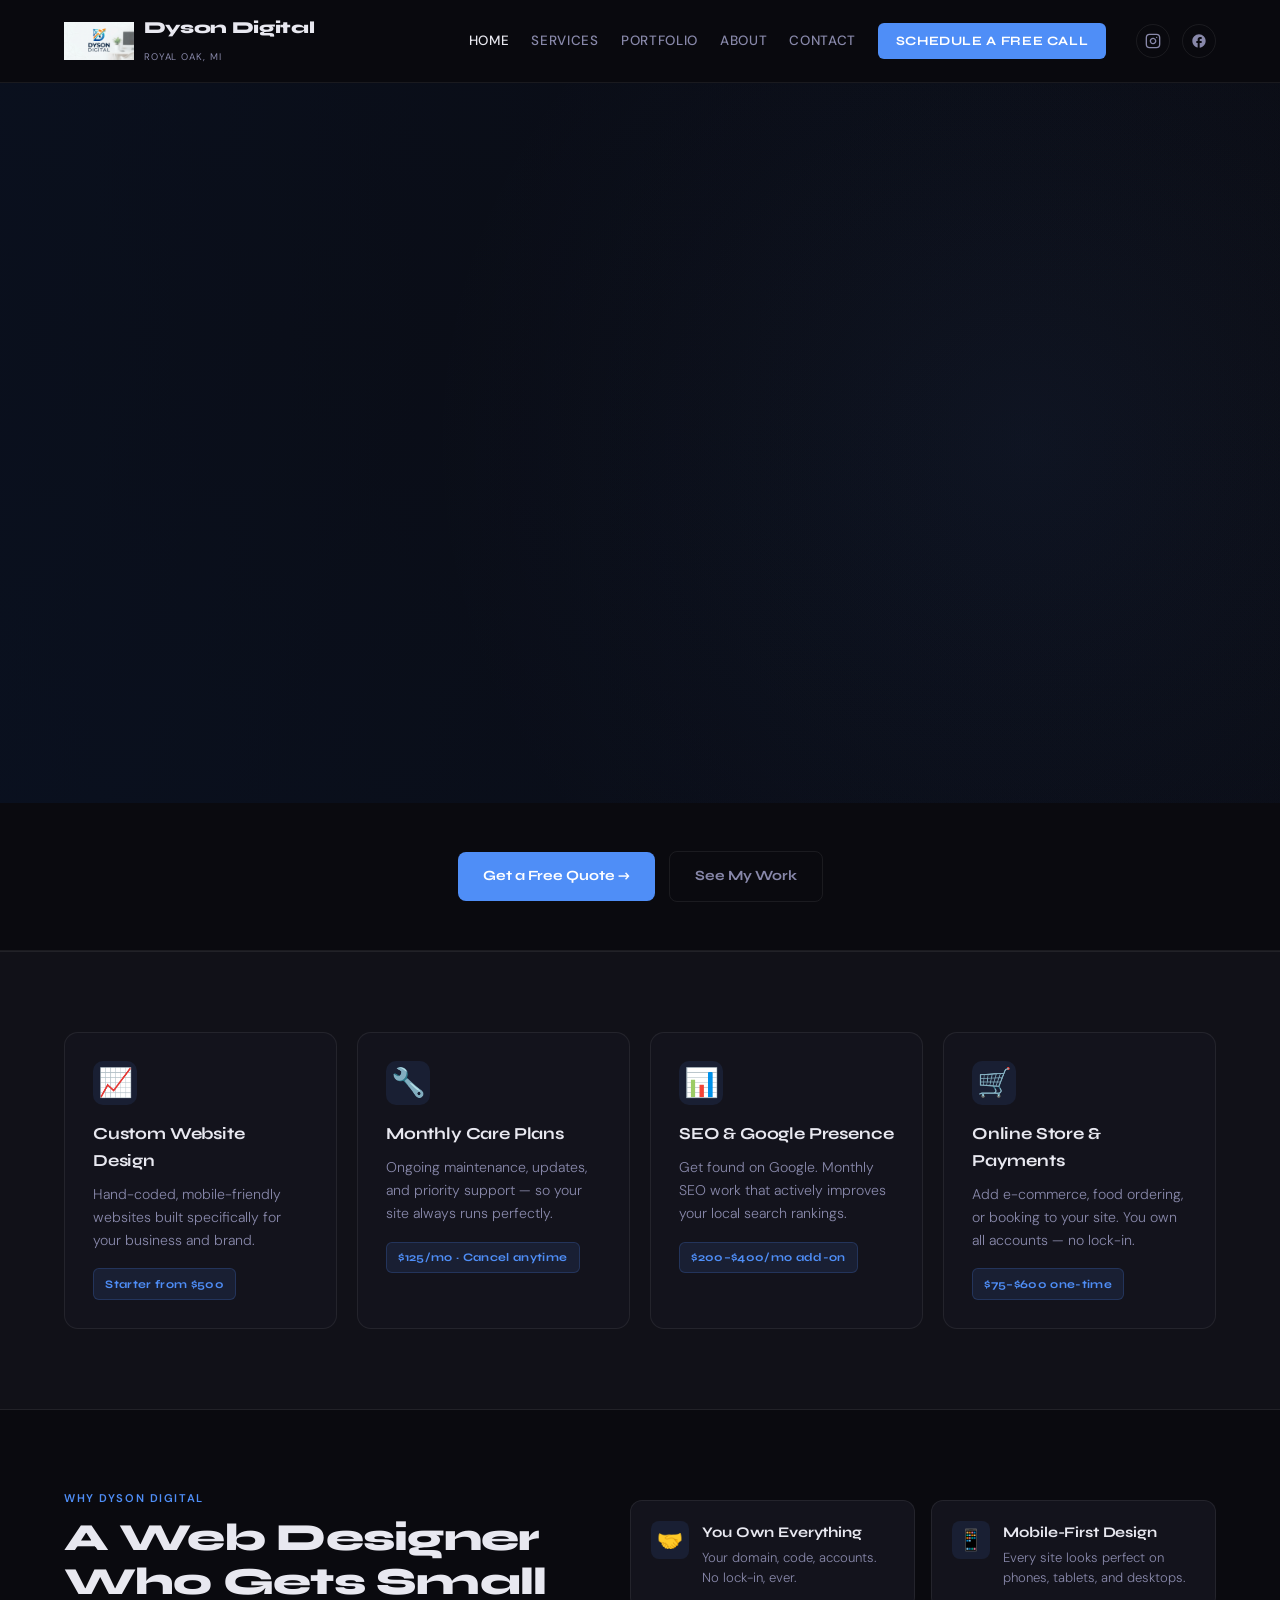
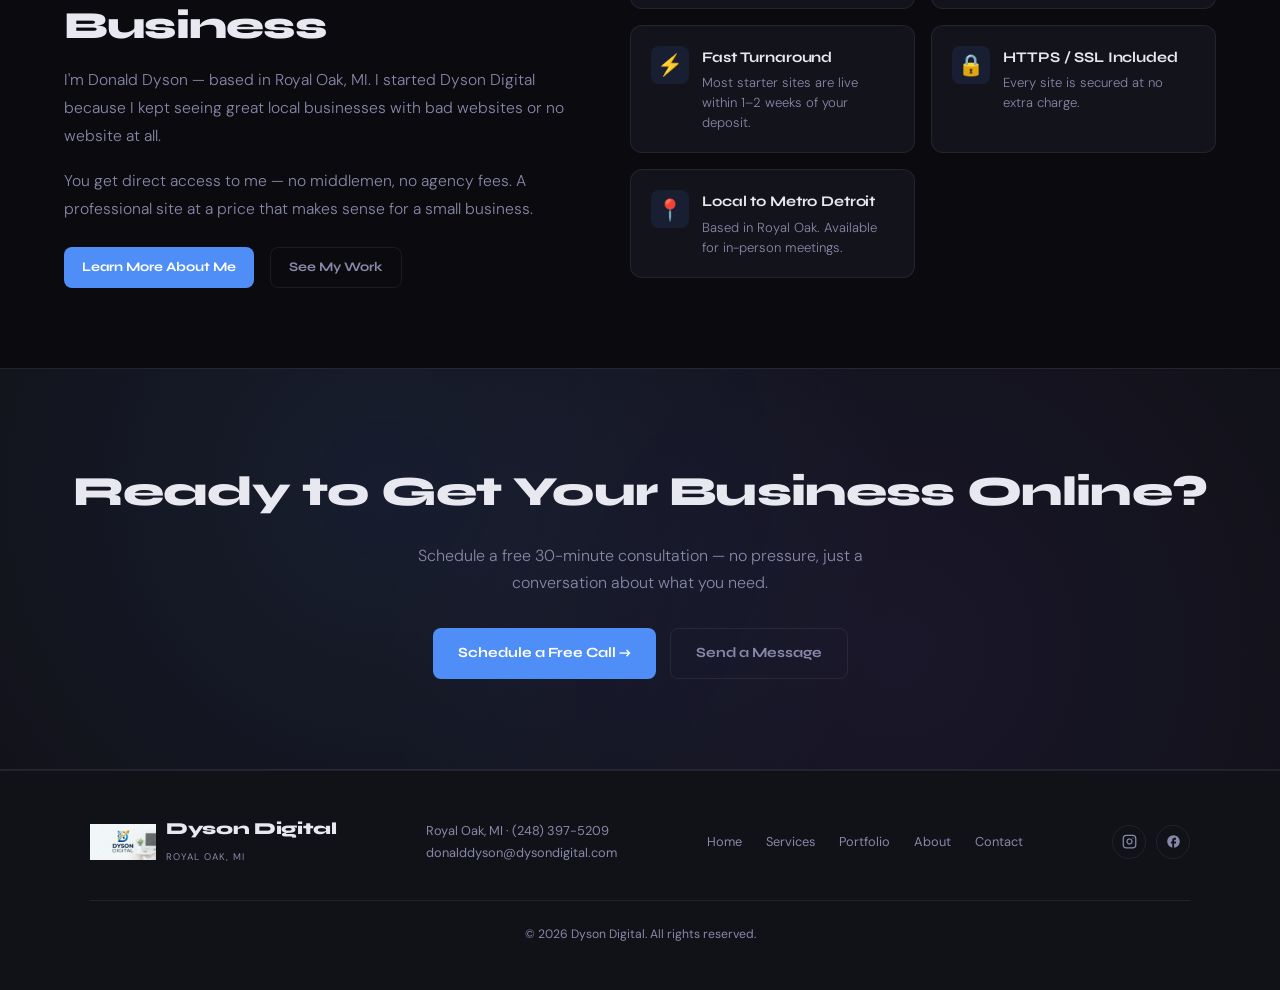
==== commit 396575b7: "Add files via upload" ====
--- a/index.html
+++ b/index.html
@@ -192,27 +192,15 @@
 
 <!-- HERO -->
 <section class="hero">
-  <div class="hero-inner">
-    <div class="hero-tag">Web Design &middot; Royal Oak &amp; Metro Detroit</div>
-    <h1>I Help Metro Detroit Businesses<br>Get More <span>Customers</span> Online</h1>
-    <p class="hero-desc">Fast, professional websites designed to turn visitors into real customers — built for small businesses in Royal Oak and Metro Detroit.</p>
-    <div class="hero-trust"><span aria-hidden="true">&#128205;</span> Serving Royal Oak &amp; Metro Detroit</div>
-    <div class="hero-ctas">
-      <a href="contact.html#quote-form" class="btn">Get a Free Quote &rarr;</a>
-      <a href="portfolio.html" class="btn btn-outline">See My Work</a>
-    </div>
-    <div class="hero-stats">
-      <div><div class="sn">$500</div><div class="sl2">Starting Price</div></div>
-      <div><div class="sn">Live</div><div class="sl2">Interactive Showcase</div></div>
-      <div><div class="sn">24hr</div><div class="sl2">Proposal Turnaround</div></div>
-      <div><div class="sn">100%</div><div class="sl2">Satisfaction Guarantee</div></div>
-    </div>
-  </div>
-
+  <h1 class="sr-only">We Help Metro Detroit Businesses Get More Customers Online — Dyson Digital, Royal Oak MI</h1>
   <div class="hero-media" aria-hidden="true">
     <video class="hero-video" autoplay muted loop playsinline preload="metadata" tabindex="-1">
       <source src="videos/dysondigitalwelcome.mp4" type="video/mp4">
     </video>
+  </div>
+  <div class="hero-ctas">
+    <a href="contact.html#quote-form" class="btn">Get a Free Quote &rarr;</a>
+    <a href="portfolio.html" class="btn btn-outline">See My Work</a>
   </div>
 </section>
 
@@ -254,7 +242,7 @@
       <h2>A Web Designer Who Gets Small Business</h2>
       <p>I'm Donald Dyson — based in Royal Oak, MI. I started Dyson Digital because I kept seeing great local businesses with bad websites or no website at all.</p>
       <p>You get direct access to me — no middlemen, no agency fees. A professional site at a price that makes sense for a small business.</p>
-      <div style="display:flex;gap:1rem;margin-top:1.5rem;flex-wrap:wrap;">
+      <div class="btn-row">
         <a href="about.html" class="btn btn-sm">Learn More About Me</a>
         <a href="portfolio.html" class="btn btn-outline btn-sm">See My Work</a>
       </div>
--- a/style.css
+++ b/style.css
@@ -1657,106 +1657,74 @@
 
 
 
+
 /* =========================================================
-   HERO — SPLIT LAYOUT (homepage) — REFINED v2
-   - Video gets MORE visual weight (true focal element)
-   - Cleaner vertical rhythm, generous breathing room
-   - Tighter typography
+   HERO — FULL VIDEO (homepage)
+   - Video IS the hero (messaging is baked into the video)
+   - Full-width, full-bleed
+   - CTAs sit below the video
+   - No overlays. Video stays bright.
+   - Headline preserved as .sr-only for SEO/a11y
    ========================================================= */
 
-/* Video gets the slightly larger column on desktop so it
-   anchors the section as the focal element. */
+/* Screen-reader-only class (SEO-friendly hidden H1) */
+.sr-only{
+  position:absolute;
+  width:1px;
+  height:1px;
+  padding:0;
+  margin:-1px;
+  overflow:hidden;
+  clip:rect(0,0,0,0);
+  white-space:nowrap;
+  border:0;
+}
+
+/* Hero shell */
 .hero{
+  display:block;
+  position:relative;
+  padding:0;
+  margin:0;
   min-height:auto;
-  display:grid;
-  grid-template-columns:1fr 1.1fr;
-  gap:5rem;
-  align-items:center;
-  padding:7.5rem 5%;
-  text-align:left;
+  text-align:center;
   border-bottom:1px solid var(--border);
-}
-
-/* ---- Text column ---- */
-.hero-inner{
-  max-width:540px;
-  position:relative;
-  z-index:2;
-}
-
-.hero-tag{
-  margin:0 0 1.75rem;
-  background:rgba(255,255,255,0.04);
-  border-color:var(--border);
-  color:var(--muted);
-  backdrop-filter:none;
-  -webkit-backdrop-filter:none;
-}
-.hero h1{
-  font-size:clamp(2rem,3.6vw,3rem);
-  line-height:1.04;
-  letter-spacing:-0.025em;
-  margin:0 0 1.85rem;
-  color:var(--text);
-  text-shadow:none;
-}
-.hero h1 span{
-  background:linear-gradient(135deg,var(--primary),var(--accent));
-  -webkit-background-clip:text;
-  background-clip:text;
-  color:transparent;
-}
-.hero-desc{
-  margin:0 0 2rem;
-  max-width:460px;
-  color:var(--muted);
-  font-size:1.05rem;
-  line-height:1.72;
-  text-shadow:none;
-}
-.hero-trust{
-  margin:0 0 2.5rem;
-  background:rgba(255,255,255,0.04);
-  border:1px solid var(--border);
-  color:var(--text);
-  backdrop-filter:none;
-  -webkit-backdrop-filter:none;
-}
-.hero-ctas{
-  margin:0 0 3.25rem;
-  justify-content:flex-start;
-}
-.hero-stats{
-  background:rgba(255,255,255,0.02);
-  border:1px solid var(--border);
-  backdrop-filter:none;
-  -webkit-backdrop-filter:none;
-  max-width:480px;
-  margin:0;
-  padding:1.25rem;
-}
-
-/* ---- Video column: focal feature element ---- */
+  background:var(--dark);
+}
+
+/* Full-bleed video container */
 .hero-media{
   position:relative;
   width:100%;
-  aspect-ratio:4/3;          /* taller ratio = more visual presence */
-  border-radius:16px;
+  height:80vh;
+  max-height:780px;
+  min-height:420px;
   overflow:hidden;
-  border:1px solid rgba(255,255,255,0.06);
-  background:var(--card);
-  box-shadow:
-    0 1px 0 rgba(255,255,255,0.04) inset,
-    0 36px 70px -22px rgba(0,0,0,0.6),
-    0 10px 30px -12px rgba(0,0,0,0.4);
-  transition:transform 0.45s cubic-bezier(0.22,1,0.36,1),box-shadow 0.45s ease;
-}
-.hero-media:hover{
-  transform:translateY(-4px);
-  box-shadow:
-    0 1px 0 rgba(255,255,255,0.06) inset,
-    0 42px 80px -22px rgba(0,0,0,0.65),
-    0 12px 34px -12px rgba(0,0,0,0.45);
+  border-radius:0;        /* full-bleed, no corners */
+  border:0;
+  box-shadow:none;
+  background:var(--dark);
+}
+/* Soft blue brand-colored overlay (sits ABOVE video, BELOW UI) */
+.hero-media::before{
+  content:"";
+  position:absolute;
+  inset:0;
+  z-index:1;
+  pointer-events:none;
+  background:
+    linear-gradient(90deg,
+      rgba(10,20,40,0.55) 0%,
+      rgba(10,20,40,0.35) 30%,
+      rgba(10,20,40,0.18) 60%,
+      rgba(10,20,40,0.05) 100%),
+    linear-gradient(180deg,
+      rgba(10,20,40,0.10) 0%,
+      transparent 35%,
+      rgba(10,20,40,0.20) 100%),
+    radial-gradient(circle at 80% 50%,
+      rgba(79,142,247,0.08),
+      transparent 55%);
 }
 .hero-media .hero-video{
   position:absolute;
@@ -1764,102 +1732,89 @@
   width:100%;
   height:100%;
   object-fit:cover;
-  object-position:center;
+  object-position:center center;
   display:block;
   border:0;
   outline:none;
+  filter:brightness(0.95) contrast(1.05);   /* keep video bright + a touch crisper */
+  z-index:0;
 }
 
 /* Reduced-motion fallback */
 @media(prefers-reduced-motion:reduce){
-  .hero-media{transition:none;}
-  .hero-media:hover{transform:none;}
   .hero-media .hero-video{display:none;}
   .hero-media{
     background:
       radial-gradient(circle at 30% 30%,rgba(79,142,247,0.18),transparent 55%),
       radial-gradient(circle at 70% 70%,rgba(124,92,252,0.14),transparent 55%),
-      var(--card);
+      var(--dark);
   }
 }
 
-/* =========================================================
-   TABLET (769–1060px): tighter gap, balanced grid
-   ========================================================= */
+/* CTAs below the video */
+.hero .hero-ctas{
+  display:flex;
+  justify-content:center;
+  align-items:center;
+  gap:14px;
+  flex-wrap:wrap;
+  margin:0;
+  padding:3rem 5%;
+  background:var(--dark);
+}
+
+/* ---- Tablet (769–1060px) ---- */
 @media(min-width:769px) and (max-width:1060px){
-  .hero{
-    grid-template-columns:1fr 1.05fr;
-    gap:2.75rem;
-    padding:5.5rem 5%;
+  .hero-media{
+    height:72vh;
+    max-height:640px;
+    min-height:380px;
   }
-  .hero-inner{max-width:none;}
-  .hero h1{
-    font-size:clamp(1.8rem,3.4vw,2.3rem);
-    margin-bottom:1.5rem;
+  .hero .hero-ctas{padding:2.5rem 5%;}
+}
+
+/* ---- Mobile (≤768px) ---- */
+@media(max-width:768px){
+  .hero-media{
+    height:65vh;
+    max-height:560px;
+    min-height:340px;
   }
-  .hero-desc{
-    margin-bottom:1.75rem;
-    font-size:1rem;
-    max-width:none;
+  /* Lighter overlay on mobile — keep video maximally visible */
+  .hero-media::before{
+    background:
+      linear-gradient(90deg,
+        rgba(10,20,40,0.30) 0%,
+        rgba(10,20,40,0.18) 40%,
+        rgba(10,20,40,0.08) 70%,
+        rgba(10,20,40,0.02) 100%),
+      linear-gradient(180deg,
+        rgba(10,20,40,0.05) 0%,
+        transparent 40%,
+        rgba(10,20,40,0.12) 100%);
   }
-  .hero-trust{margin-bottom:2.25rem;}
-  .hero-ctas{margin-bottom:2.75rem;}
-  .hero-media{aspect-ratio:5/4;}   /* slightly less tall on tablet */
-}
-
-/* =========================================================
-   MOBILE (≤768px): stacked, recentered
-   ========================================================= */
-@media(max-width:768px){
-  .hero{
-    grid-template-columns:1fr;
-    gap:2.75rem;
-    padding:3.75rem 5%;
-    text-align:center;
+  .hero .hero-ctas{
+    padding:2rem 5%;
+    gap:10px;
   }
-  .hero-inner{
-    max-width:600px;
-    margin:0 auto;
+}
+
+/* ---- Small phone (≤480px) ---- */
+@media(max-width:480px){
+  .hero-media{
+    height:62vh;
+    max-height:520px;
+    min-height:300px;
   }
-  .hero-tag{margin:0 auto 1.5rem;}
-  .hero h1{
-    font-size:clamp(2rem,7vw,2.6rem);
-    margin-bottom:1.25rem;
+  .hero .hero-ctas{
+    padding:1.75rem 5%;
+    flex-direction:column;
   }
-  .hero-desc{
-    margin:0 auto 1.5rem;
-    max-width:none;
-  }
-  .hero-trust{margin:0 auto 2rem;}
-  .hero-ctas{
-    margin:0 0 2.5rem;
-    justify-content:center;
-  }
-  .hero-stats{margin:0 auto;max-width:none;}
-  .hero-media{
-    max-width:560px;
-    margin:0 auto;
-    aspect-ratio:16/10;
-  }
-}
-
-/* =========================================================
-   SMALL PHONE (≤480px): compact rhythm
-   ========================================================= */
-@media(max-width:480px){
-  .hero{
-    padding:2.75rem 5%;
-    gap:2.25rem;
-  }
-  .hero h1{
-    font-size:clamp(1.8rem,8vw,2.3rem);
-    line-height:1.15;
-  }
-  .hero-desc{font-size:0.95rem;}
-  .hero-stats{padding:1rem;}
-  .hero-stats .sn{font-size:1.2rem;}
-  .hero-media{aspect-ratio:16/10;}
+  .hero .hero-ctas .btn{width:100%;justify-content:center;}
 }
 
 /* Stamp out any legacy hero-overlay div if cached HTML loads it */
 .hero-overlay{display:none;}
+
+/* Generic button-row utility (inline-style replacement) */
+.btn-row{display:flex;gap:1rem;margin-top:1.5rem;flex-wrap:wrap;}
